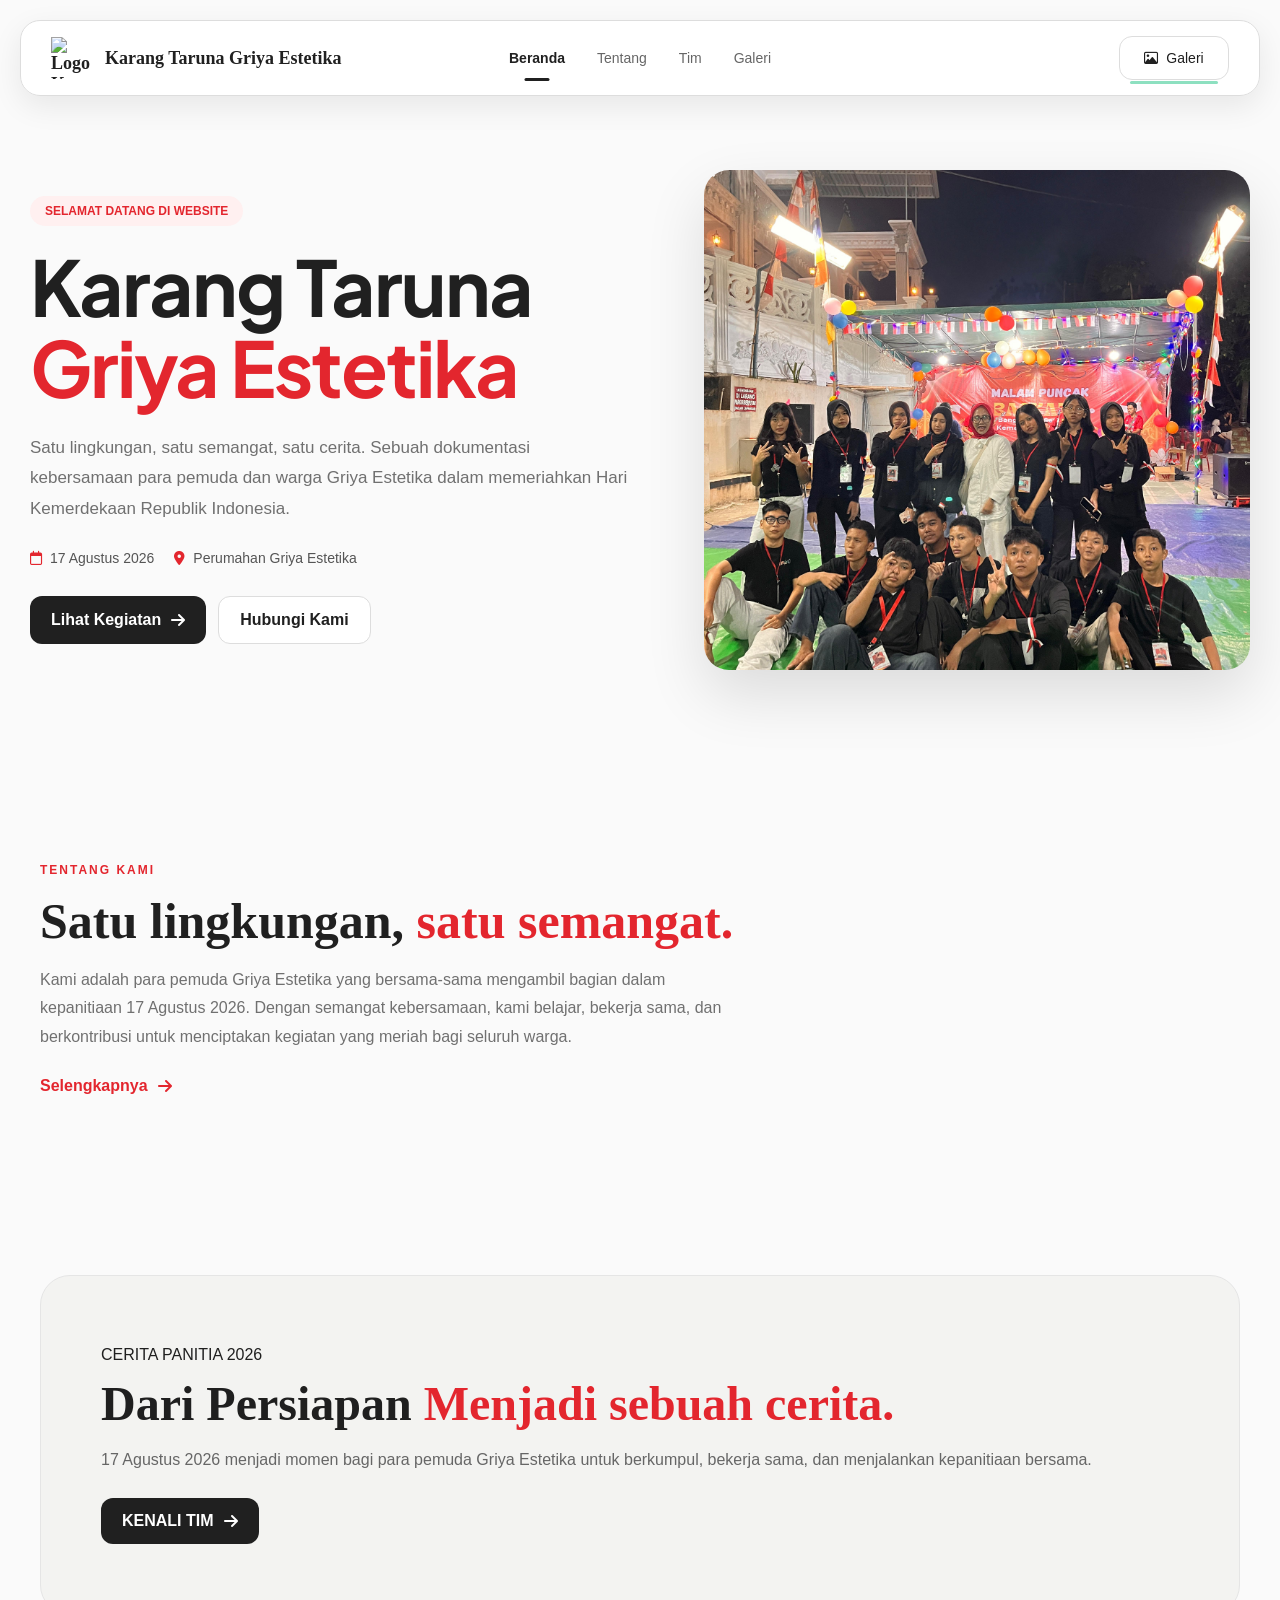
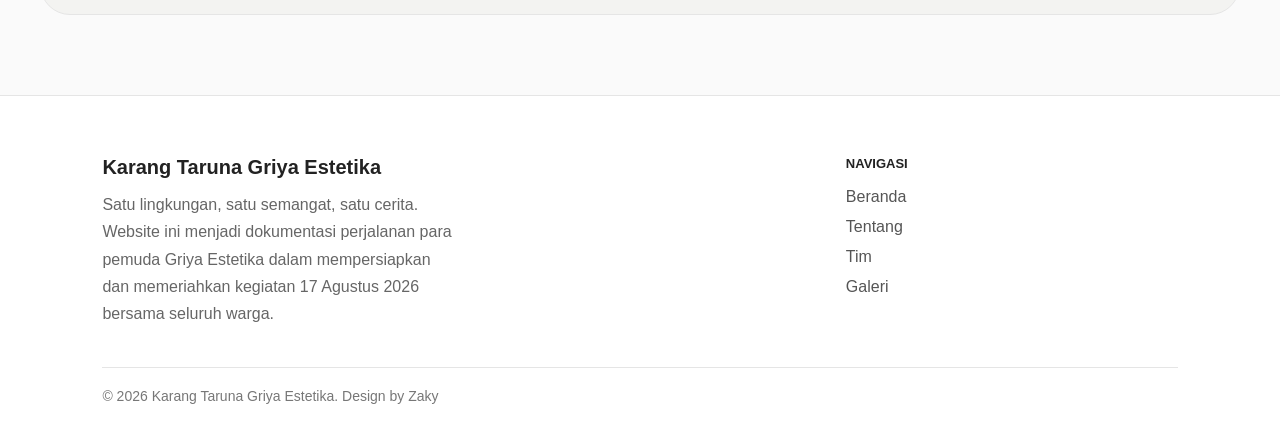
==== index.html @ c950a5e8 "Initial project" ====
<!DOCTYPE html>
<html lang="id">
<head>
    <meta charset="UTF-8">
    <meta name="viewport" content="width=device-width, initial-scale=1.0">

    <title>Karang Taruna Griya Estetika</title>

    <link rel="stylesheet" href="css/style.css">

    <!-- Google Font -->
    <link rel="preconnect" href="https://fonts.googleapis.com">
    <link rel="preconnect" href="https://fonts.gstatic.com" crossorigin>

    <link href="https://fonts.googleapis.com/css2?family=Plus+Jakarta+Sans:wght@400;500;600;700;800&display=swap" rel="stylesheet">

    <!-- Font Awesome -->
    <link rel="stylesheet" href="https://cdnjs.cloudflare.com/ajax/libs/font-awesome/6.5.2/css/all.min.css">
</head>

<body>

    <!-- ================= NAVBAR ================= -->

    <header class="navbar-wrapper">

        <nav class="navbar">

            <a href="index.html" class="brand">

                <img
                    src="assets/logo/logo-karang-taruna.png"
                    alt="Logo Karang Taruna"
                >

                <span>
                    Karang Taruna Griya Estetika
                </span>

            </a>


            <div class="nav-menu" id="navMenu">

                <a href="index.html" class="nav-link active">
                    Beranda
                </a>

                <a href="tentang.html" class="nav-link">
                    Tentang
                </a>

                <a href="tim.html" class="nav-link">
                    Tim
                </a>

                <a href="galeri.html" class="nav-link">
                    Galeri
                </a>

            </div>


            <a href="galeri.html" class="nav-button">
                <i class="fa-regular fa-image"></i>
                Galeri
            </a>


            <button class="hamburger" id="hamburger">
                <span></span>
                <span></span>
                <span></span>
            </button>

        </nav>

    </header>


    <!-- ================= MAIN ================= -->

    <main>

        <!-- HERO -->

        <section class="hero">

            <div class="hero-content">

                <span class="hero-badge">
                    SELAMAT DATANG DI WEBSITE 
                </span>

                <h1>
                    Karang Taruna
                    <span>Griya Estetika</span>
                </h1>

                <p>
                    Satu lingkungan, satu semangat, satu cerita.
                    Sebuah dokumentasi kebersamaan para pemuda dan warga
                    Griya Estetika dalam memeriahkan Hari Kemerdekaan
                    Republik Indonesia.
                </p>


                <div class="hero-info">

                    <span>
                        <i class="fa-regular fa-calendar"></i>
                       17 Agustus 2026
                    </span>

                    <span>
                        <i class="fa-solid fa-location-dot"></i>
                        Perumahan Griya Estetika
                    </span>

                </div>


                <div class="hero-buttons">

                    <a href="galeri.html" class="btn-primary">
                        Lihat Kegiatan
                        <i class="fa-solid fa-arrow-right"></i>
                    </a>

                    <a href="tentang.html" class="btn-secondary">
                        Hubungi Kami
                    </a>

                </div>

            </div>


            <div class="hero-image">

                <img
                    src="assets/team/foto panitia bersama.jpeg"
                    alt="Kegiatan HUT RI"
                >

            </div>

        </section>


        <!-- INTRO -->

        <section class="intro">

            <div class="section-heading">

                <span>TENTANG KAMI</span>

                <h2>
                    Satu lingkungan,
                    <strong>satu semangat.</strong>
                </h2>

                <p>
                    Kami adalah para pemuda Griya Estetika yang bersama-sama mengambil bagian dalam kepanitiaan 17 Agustus 2026. 
                    Dengan semangat kebersamaan, kami belajar, bekerja sama, dan berkontribusi untuk menciptakan kegiatan yang meriah bagi seluruh warga.
                </p>

                <a href="tentang.html" class="text-link">
                    Selengkapnya
                    <i class="fa-solid fa-arrow-right"></i>
                </a>

            </div>

        </section>

        <!-- CTA -->

        <section class="home-cta">

            <div>

                <span>
                    CERITA PANITIA 2026
                </span>

                <h2>
                    Dari Persiapan 
                    <strong>Menjadi sebuah cerita.</strong>
                </h2>

                <p>
                    17 Agustus 2026 menjadi momen bagi para pemuda
                    Griya Estetika untuk berkumpul, bekerja sama,
                    dan menjalankan kepanitiaan bersama.
                </p>

                <a href="tim.html" class="btn-primary">
                    KENALI TIM
                    <i class="fa-solid fa-arrow-right"></i>
                </a>

            </div>

        </section>

    </main>


    <!-- ================= FOOTER ================= -->

 <footer class="footer">

    <div class="footer-content">

        <div class="footer-brand">

            <h3>
                Karang Taruna Griya Estetika
            </h3>

            <p>
                Satu lingkungan, satu semangat, satu cerita.
                Website ini menjadi dokumentasi perjalanan para pemuda
                Griya Estetika dalam mempersiapkan dan memeriahkan
                kegiatan 17 Agustus 2026 bersama seluruh warga.

            </p>

        </div>


        <div class="footer-nav">

            <span>NAVIGASI</span>

            <a href="index.html">Beranda</a>
            <a href="tentang.html">Tentang</a>
            <a href="tim.html">Tim</a>
            <a href="galeri.html">Galeri</a>

        </div>

    </div>


    <div class="footer-bottom">

        <p>
            © 2026 Karang Taruna Griya Estetika. Design by Zaky
        </p>

    </div>

</footer>

    <script src="js/script.js"></script>

</body>
</html>
---- css/style.css ----
* {
    margin: 0;
    padding: 0;
    box-sizing: border-box;
}

:root {
    --red: #e3262e;
    --dark: #202020;
    --gray: #707070;
    --light: #f7f7f7;
    --border: #e5e5e5;
    --white: #ffffff;
}

html {
    scroll-behavior: smooth;
}

body {
    font-family: "DM Sans", sans-serif;
    background: #fafafa;
    color: var(--dark);
}

a {
    text-decoration: none;
    color: inherit;
}

img {
    max-width: 100%;
    display: block;
}


/* =========================================
   NAVBAR
========================================= */

.navbar-wrapper {
    position: fixed;
    top: 20px;
    left: 0;
    width: 100%;
    padding: 0 20px;
    z-index: 1000;
}

.navbar {
    max-width: 1350px;
    height: 76px;
    margin: auto;

    padding: 0 30px;

    background: rgba(255, 255, 255, .96);

    border: 1px solid #ddd;

    border-radius: 20px;

    display: flex;
    align-items: center;

    box-shadow: 0 10px 30px rgba(0, 0, 0, .08);

    backdrop-filter: blur(15px);
}


/* BRAND */

.brand {
    display: flex;
    align-items: center;
    gap: 12px;

    font-family: "Playfair Display", serif;

    font-weight: 700;
    font-size: 18px;
}

.brand img {
    width: 42px;
    height: 42px;
    object-fit: contain;
}


/* MENU */

.nav-menu {
    position: absolute;

    left: 50%;
    transform: translateX(-50%);

    display: flex;
    align-items: center;

    gap: 32px;
}

.nav-link {
    position: relative;

    padding: 28px 0;

    color: #666;

    font-size: 14px;

    transition: .3s;
}

.nav-link:hover {
    color: var(--dark);
}

.nav-link.active {
    color: var(--dark);
    font-weight: 600;
}

.nav-link.active::after {
    content: "";

    position: absolute;

    left: 50%;
    bottom: 13px;

    transform: translateX(-50%);

    width: 25px;
    height: 3px;

    background: var(--dark);

    border-radius: 20px;
}


/* GALERI BUTTON */

.nav-button {
    margin-left: auto;

    min-width: 110px;
    height: 44px;

    display: flex;
    align-items: center;
    justify-content: center;

    gap: 8px;

    background: white;

    border: 1px solid #ddd;

    border-radius: 13px;

    font-size: 14px;

    position: relative;
}

.nav-button::after {
    content: "";

    position: absolute;

    left: 10px;
    right: 10px;
    bottom: -5px;

    height: 3px;

    background: #8de0c0;

    border-radius: 20px;
}


/* HAMBURGER */

.hamburger {
    display: none;

    border: none;
    background: transparent;

    cursor: pointer;

    margin-left: auto;
}

.hamburger span {
    display: block;

    width: 25px;
    height: 2px;

    background: #222;

    margin: 5px;
}


/* =========================================
   HERO
========================================= */

.hero {
    min-height: 760px;

    padding:
        160px max(30px, calc((100% - 1260px) / 2))
        80px;

    display: grid;

    grid-template-columns: 1.05fr .95fr;

    align-items: center;

    gap: 70px;
}

.hero-badge {
    display: inline-block;

    padding: 8px 15px;

    background: #fff0f0;

    color: var(--red);

    border-radius: 50px;

    font-size: 12px;

    font-weight: 700;

    margin-bottom: 20px;
}

.hero h1 {
    font-family: "Plus Jakarta Sans", sans-serif;

    font-size: clamp(48px, 6vw, 78px);

    line-height: 1.05;

    letter-spacing: -2px;

    margin-bottom: 25px;
}

.hero h1 span {
    color: var(--red);
}

.hero-content > p {
    max-width: 600px;

    color: var(--gray);

    line-height: 1.8;

    font-size: 17px;

    margin-bottom: 25px;
}

.hero-info {
    display: flex;

    flex-wrap: wrap;

    gap: 20px;

    margin-bottom: 30px;

    color: #555;

    font-size: 14px;
}

.hero-info span {
    display: flex;

    align-items: center;

    gap: 8px;
}

.hero-info i {
    color: var(--red);
}

.hero-buttons {
    display: flex;

    gap: 12px;
}

.btn-primary,
.btn-secondary {
    padding: 14px 21px;

    border-radius: 12px;

    display: inline-flex;

    align-items: center;

    justify-content: center;

    gap: 10px;

    font-weight: 600;

    transition: .3s;
}

.btn-primary {
    background: var(--dark);
    color: white;
}

.btn-primary:hover {
    background: var(--red);

    transform: translateY(-3px);
}

.btn-secondary {
    background: white;

    border: 1px solid #ddd;
}

.btn-secondary:hover {
    border-color: #222;
}

.hero-image img {
    width: 100%;
    height: 500px;

    object-fit: cover;

    border-radius: 25px;

    box-shadow: 0 25px 60px rgba(0, 0, 0, .12);
}


/* =========================================
   GENERAL SECTION
========================================= */

.intro,
.activities,
.about-content,
.team-page,
.gallery-page,
.news-page,
.values {
    max-width: 1260px;

    margin: auto;

    padding: 100px 30px;
}

.section-heading {
    max-width: 700px;
}

.section-heading.center {
    text-align: center;

    margin: auto;
}

.section-heading > span,
.page-hero > span,
.small-title,
.team-note span {
    color: var(--red);

    font-size: 12px;

    font-weight: 800;

    letter-spacing: 2px;
}

.section-heading h2 {
    font-family: "Playfair Display", serif;

    font-size: 50px;

    line-height: 1.15;

    margin: 15px 0;
}

.section-heading strong,
.page-hero strong,
.team-note strong {
    color: var(--red);
}

.section-heading p {
    color: var(--gray);

    line-height: 1.8;
}

.text-link {
    display: inline-flex;

    align-items: center;

    gap: 10px;

    margin-top: 25px;

    font-weight: 600;

    color: var(--red);
}


/* =========================================
   ACTIVITIES
========================================= */

.activities {
    max-width: none;

    padding-left: max(30px, calc((100% - 1260px) / 2));
    padding-right: max(30px, calc((100% - 1260px) / 2));

    background: #f5f5f5;
}

.activity-grid {
    display: grid;

    grid-template-columns: repeat(3, 1fr);

    gap: 20px;

    margin-top: 50px;
}

.activity-card {
    padding: 30px;

    background: white;

    border: 1px solid var(--border);

    border-radius: 20px;

    transition: .3s;
}

.activity-card:hover {
    transform: translateY(-7px);

    box-shadow: 0 20px 40px rgba(0, 0, 0, .08);
}

.activity-icon {
    font-size: 40px;

    margin-bottom: 20px;
}

.activity-card h3 {
    font-family: "Playfair Display", serif;

    font-size: 25px;

    margin-bottom: 10px;
}

.activity-card p {
    color: var(--gray);

    line-height: 1.7;
}


/* =========================================
   HOME CTA
========================================= */

.home-cta {
    max-width: 1200px;
    margin: 80px auto;
    padding: 70px 60px;

    background: #F3F3F1 !important;
    color: #1F1F1F;

    border: 1px solid #E5E5E5;
    border-radius: 30px;
}

.home-cta h2 {
    font-family: "Playfair Display", serif;
    font-size: 48px;
    line-height: 1.15;

    margin: 12px 0 15px;

    color: #1F1F1F;
}

.home-cta strong {
    color: #E3262E;
}

.home-cta p {
    color: #666666;

    margin-bottom: 25px;
    line-height: 1.7;
}

/* =========================================
   PAGE HERO
========================================= */

.page-content {
    padding-top: 120px;
}

.page-hero {
    max-width: 900px;

    margin: auto;

    padding: 80px 30px;

    text-align: center;
}

.page-hero h1 {
    font-family: "Playfair Display", serif;

    font-size: clamp(42px, 6vw, 65px);

    line-height: 1.1;

    margin: 15px 0;
}

.page-hero p {
    max-width: 650px;

    margin: auto;

    color: var(--gray);

    font-size: 17px;

    line-height: 1.8;
}


/* =========================================
   ABOUT
========================================= */

.about-content {
    display: grid;

    grid-template-columns: 1fr 1fr;

    gap: 25px;
}

.about-box {
    padding: 45px;

    background: white;

    border: 1px solid var(--border);

    border-radius: 22px;
}

.about-box h2 {
    font-family: "Playfair Display", serif;

    font-size: 32px;

    line-height: 1.2;

    margin: 15px 0 20px;
}

.about-box p {
    color: var(--gray);

    line-height: 1.8;

    margin-bottom: 15px;
}

.red-box {
    background: var(--red);

    color: white;

    border: none;
}

.red-box .small-title {
    color: white;
}

.red-box ul {
    padding-left: 20px;

    line-height: 2;
}


/* =========================================
   VALUES
========================================= */

.values {
    background: #f5f5f5;

    max-width: none;

    padding-left: max(30px, calc((100% - 1260px) / 2));
    padding-right: max(30px, calc((100% - 1260px) / 2));
}

.value-grid {
    max-width: 1260px;

    margin: 50px auto 0;

    display: grid;

    grid-template-columns: repeat(3, 1fr);

    gap: 20px;
}

.value-card {
    padding: 30px;

    background: white;

    border-radius: 20px;

    border: 1px solid var(--border);
}

.value-card > div {
    font-size: 38px;

    margin-bottom: 15px;
}

.value-card h3 {
    font-family: "Playfair Display", serif;

    font-size: 24px;

    margin-bottom: 10px;
}

.value-card p {
    color: var(--gray);

    line-height: 1.7;
}


/* =========================================
   TEAM
========================================= */

.team-grid {
    display: grid;

    grid-template-columns: repeat(2, 1fr);

    gap: 25px;
}

.team-card {
    display: flex;

    align-items: center;

    gap: 25px;

    padding: 25px;

    background: white;

    border: 1px solid var(--border);

    border-radius: 20px;

    transition: .3s;
}

.team-card:hover {
    transform: translateY(-5px);

    box-shadow: 0 15px 30px rgba(0, 0, 0, .08);
}

.team-card img {
    width: 120px;
    height: 120px;

    object-fit: cover;

    border-radius: 50%;
}

.team-info span {
    color: var(--red);

    font-size: 11px;

    font-weight: 800;

    letter-spacing: 1px;
}

.team-info h3 {
    font-family: "Playfair Display", serif;

    font-size: 25px;

    margin: 6px 0;
}

.team-info p {
    color: var(--gray);

    font-size: 14px;

    line-height: 1.6;
}


/* TEAM NOTE */

.team-note {
    max-width: 1200px;

    margin: 0 auto 100px;

    padding: 60px;

    background: #f3f3f3;

    border-radius: 25px;

    text-align: center;
}

.team-note h2 {
    font-family: "Playfair Display", serif;

    font-size: 45px;

    margin: 12px 0;
}

.team-note p {
    max-width: 600px;

    margin: auto;

    color: var(--gray);

    line-height: 1.8;
}


/* =========================================
   GALLERY
========================================= */

.gallery-grid {
    display: grid;

    grid-template-columns: repeat(3, 1fr);

    gap: 18px;
}

.gallery-item {
    height: 280px;

    overflow: hidden;

    position: relative;

    border-radius: 18px;

    background: #eee;

    cursor: pointer;
}

.gallery-item img {
    width: 100%;
    height: 100%;

    object-fit: cover;

    transition: .4s;
}

.gallery-item:hover img {
    transform: scale(1.07);
}

.gallery-caption {
    position: absolute;

    left: 0;
    right: 0;
    bottom: 0;

    padding: 60px 25px 22px;

    color: white;

    background: linear-gradient(
        transparent,
        rgba(0, 0, 0, .85)
    );

    opacity: 0;

    transition: .3s;
}

.gallery-item:hover .gallery-caption {
    opacity: 1;
}

.gallery-caption h3 {
    font-family: "Playfair Display", serif;

    font-size: 24px;

    margin-bottom: 10px;
}

.gallery-caption span {
    display: inline-block;

    padding: 5px 12px;

    margin-bottom: 10px;

    background: rgba(255, 255, 255, .2);

    border-radius: 20px;

    font-size: 12px;
    font-weight: 700;
}

.gallery-caption p {
    margin: 0;

    color: #ddd;

    font-size: 15px;

    line-height: 1.5;
}


/* =========================================
   LIGHTBOX
========================================= */

.lightbox {
    position: fixed;

    inset: 0;

    z-index: 2000;

    display: none;

    align-items: center;

    justify-content: center;

    padding: 30px;

    background: rgba(0, 0, 0, .9);
}

.lightbox.show {
    display: flex;
}

.lightbox img {
    max-width: 90%;

    max-height: 85vh;

    object-fit: contain;

    border-radius: 12px;
}

#closeLightbox {
    position: absolute;

    top: 25px;
    right: 30px;

    width: 45px;
    height: 45px;

    border: none;

    border-radius: 50%;

    background: white;

    cursor: pointer;

    font-size: 20px;
}


/* =========================================
   NEWS
========================================= */

.news-grid {
    display: grid;

    grid-template-columns: repeat(3, 1fr);

    gap: 20px;
}

.news-card {
    overflow: hidden;

    background: white;

    border: 1px solid var(--border);

    border-radius: 20px;

    transition: .3s;
}

.news-card:hover {
    transform: translateY(-5px);

    box-shadow: 0 15px 30px rgba(0, 0, 0, .08);
}

.news-image {
    height: 200px;

    display: flex;

    align-items: center;

    justify-content: center;

    font-size: 65px;

    background: #f2f2f2;
}

.news-content {
    padding: 25px;
}

.news-content > span {
    color: var(--red);

    font-size: 12px;

    font-weight: 700;
}

.news-content h2 {
    font-family: "Plus Jakarta Sans", serif;

    font-size: 24px;

    margin: 10px 0;
}

.news-content p {
    color: var(--gray);

    line-height: 1.7;
}


/* =========================================
   FOOTER
========================================= */

.footer {
    background: #ffffff;
    border-top: 1px solid #e5e5e5;
    padding: 60px 8% 25px;
    color: #222;
}

.footer-content {
    display: grid;
    grid-template-columns: 2fr 1fr;
    gap: 80px;
    padding-bottom: 40px;
}

.footer-brand h3 {
    margin-bottom: 12px;
    font-size: 20px;
}

.footer-brand p {
    max-width: 350px;
    color: #666;
    line-height: 1.7;
}

.footer-nav {
    display: flex;
    flex-direction: column;
    align-items: flex-start;
    gap: 12px;
}

.footer-nav span {
    font-size: 13px;
    font-weight: 700;
    margin-bottom: 5px;
}

.footer-nav a {
    color: #555;
    text-decoration: none;
    transition: 0.3s;
}

.footer-nav a:hover {
    color: #000;
}

.footer-bottom {
    border-top: 1px solid #e5e5e5;
    padding-top: 20px;
    color: #777;
    font-size: 14px;
}

/* =========================================
   MOBILE
========================================= */

@media (max-width: 900px) {

    .navbar {
        height: 70px;

        padding: 0 18px;
    }

    .brand span {
        font-size: 14px;
    }

    .nav-menu {
        display: none;

        position: absolute;

        top: 80px;

        left: 10px;
        right: 10px;

        transform: none;

        flex-direction: column;

        align-items: stretch;

        gap: 0;

        padding: 12px;

        background: white;

        border: 1px solid #ddd;

        border-radius: 15px;

        box-shadow: 0 15px 35px rgba(0, 0, 0, .12);
    }

    .nav-menu.show {
        display: flex;
    }

    .nav-link {
        padding: 14px;

        border-radius: 10px;
    }

    .nav-link.active {
        background: #fff0f0;

        color: var(--red);
    }

    .nav-link.active::after {
        display: none;
    }

    .nav-button {
        display: none;
    }

    .hamburger {
        display: block;
    }


    .hero {
        grid-template-columns: 1fr;

        padding: 130px 20px 60px;

        gap: 40px;
    }

    .hero-image img {
        height: 350px;
    }


    .activity-grid,
    .value-grid,
    .news-grid {
        grid-template-columns: 1fr;
    }


    .about-content {
        grid-template-columns: 1fr;

        padding-left: 20px;
        padding-right: 20px;
    }


    .team-grid {
        grid-template-columns: 1fr;
    }


    .gallery-grid {
        grid-template-columns: repeat(2, 1fr);
    }

    .gallery-video {
    background: #ffffff;
    border: 1px solid #e5e5e5;
    border-radius: 18px;
    overflow: hidden;
    }

    .gallery-video video {
        width: 100%;
        height: 280px;
        display: block;
        object-fit: cover;
    }

    .video-info {
        padding: 20px;
    }

    .video-info h3 {
        font-family: "Playfair Display", serif;
        font-size: 22px;
        margin: 0 0 8px;
        color: #1f1f1f;
    }

    .video-info span {
        display: inline-block;
        margin-bottom: 8px;

        color: #e3262e;
        font-size: 11px;
        font-weight: 700;
        letter-spacing: 1px;
    }

    .video-info p {
        margin: 0;
        color: #666;
        font-size: 14px;
        line-height: 1.6;
    }


    .footer-content {
        flex-direction: column;

        align-items: flex-start;

        gap: 25px;
    }

}


    @media (max-width: 550px) {

        .brand span {
            font-size: 12px;
        }

        .brand img {
            width: 35px;
            height: 35px;
        }

        .hero h1 {
            font-size: 43px;
        }

        .hero-buttons {
            flex-direction: column;
        }

        .btn-primary,
        .btn-secondary {
            width: 100%;
        }

        .section-heading h2 {
            font-size: 38px;
        }

        .page-hero h1 {
            font-size: 42px;
        }

        .team-card {
            flex-direction: column;

            text-align: center;
        }

        .gallery-grid {
            grid-template-columns: 1fr;
        }

        .gallery-item {
            height: 260px;
        }

        /* VIDEO GALERI */

.gallery-video video {
    width: 100%;
    height: 100%;

    object-fit: cover;

    display: block;
}


}
/* ================= AWAL TERBENTUK ================= */

.awal-terbentuk {
    padding: 90px 30px;
    background: #F8F8F6;
}

.awal-content {
    max-width: 1260px;
    margin: 0 auto;

    display: flex;
    flex-direction: column;
    align-items: center;

    text-align: center;
}


/* ================= TEKS ================= */

.awal-text {
    max-width: 1200px;
}

.awal-text span {
    display: block;

    margin-bottom: 15px;

    font-size: 12px;
    font-weight: 700;
    letter-spacing: 3px;

    color: #E3262E;
}

.awal-text h2 {
    margin: 0 0 20px;

    font-family: "Playfair Display", serif;
    font-size: 48px;
    line-height: 1.15;

    color: #1F1F1F;
}

.awal-text h2 strong {
    color: #E3262E;
}

.awal-text p {
    max-width: 700px;
    margin: 0 auto 15px;

    font-size: 16px;
    line-height: 1.8;

    color: #666666;
}


/* ================= FOTO ================= */

.awal-text img {
    width: 100%;
    max-width: 650px;

    margin-top: 30px;

    border-radius: 20px;

    display: block;
}


/* ================= CARD ================= */

   .awal-cards {
        width: 100%;
        max-width: 1180px;

        display: grid;
        grid-template-columns: repeat(3, 1fr);

        gap: 20px;

        margin-top: 40px;
    }

.awal-card {
    min-height: 237px;
    padding: 30px;

    background: #FFFFFF;

    border: 1px solid #E5E5E5;
    border-radius: 20px;

    text-align: left;

    transition: transform 0.3s ease,
                box-shadow 0.3s ease;
}

.awal-card:hover {
    transform: translateY(-5px);

    box-shadow: 0 15px 35px rgba(0, 0, 0, 0.06);
}

.awal-card-icon {
    margin-bottom: 20px;

    font-size: 32px;
}

.awal-card h3 {
    margin: 0 0 10px;

    font-family: "Playfair Display", serif;
    font-size: 25px;

    color: #1F1F1F;
}

.awal-card p {
    margin: 0;

    font-size: 14px;
    line-height: 1.7;

    color: #666666;
}

.awal-photo {
    margin-top: 20px;
    width: 100%;
    height: 180px;
    overflow: hidden;
    border-radius: 18px;
    transform: translateX(160px);
    -webkit-transform: translateX(160px);
    -moz-transform: translateX(160px);
    -ms-transform: translateX(160px);
    -o-transform: translateX(160px);
}

.awal-photo img {
    width: 100%;
    height: 100%;

    object-fit: cover;
    object-position: center;

    display: block;
}

/* ================= RESPONSIVE ================= */

@media (max-width: 768px) {

    .awal-terbentuk {
        padding: 70px 20px;
    }

    .awal-text h2 {
        font-size: 38px;
    }

 
}
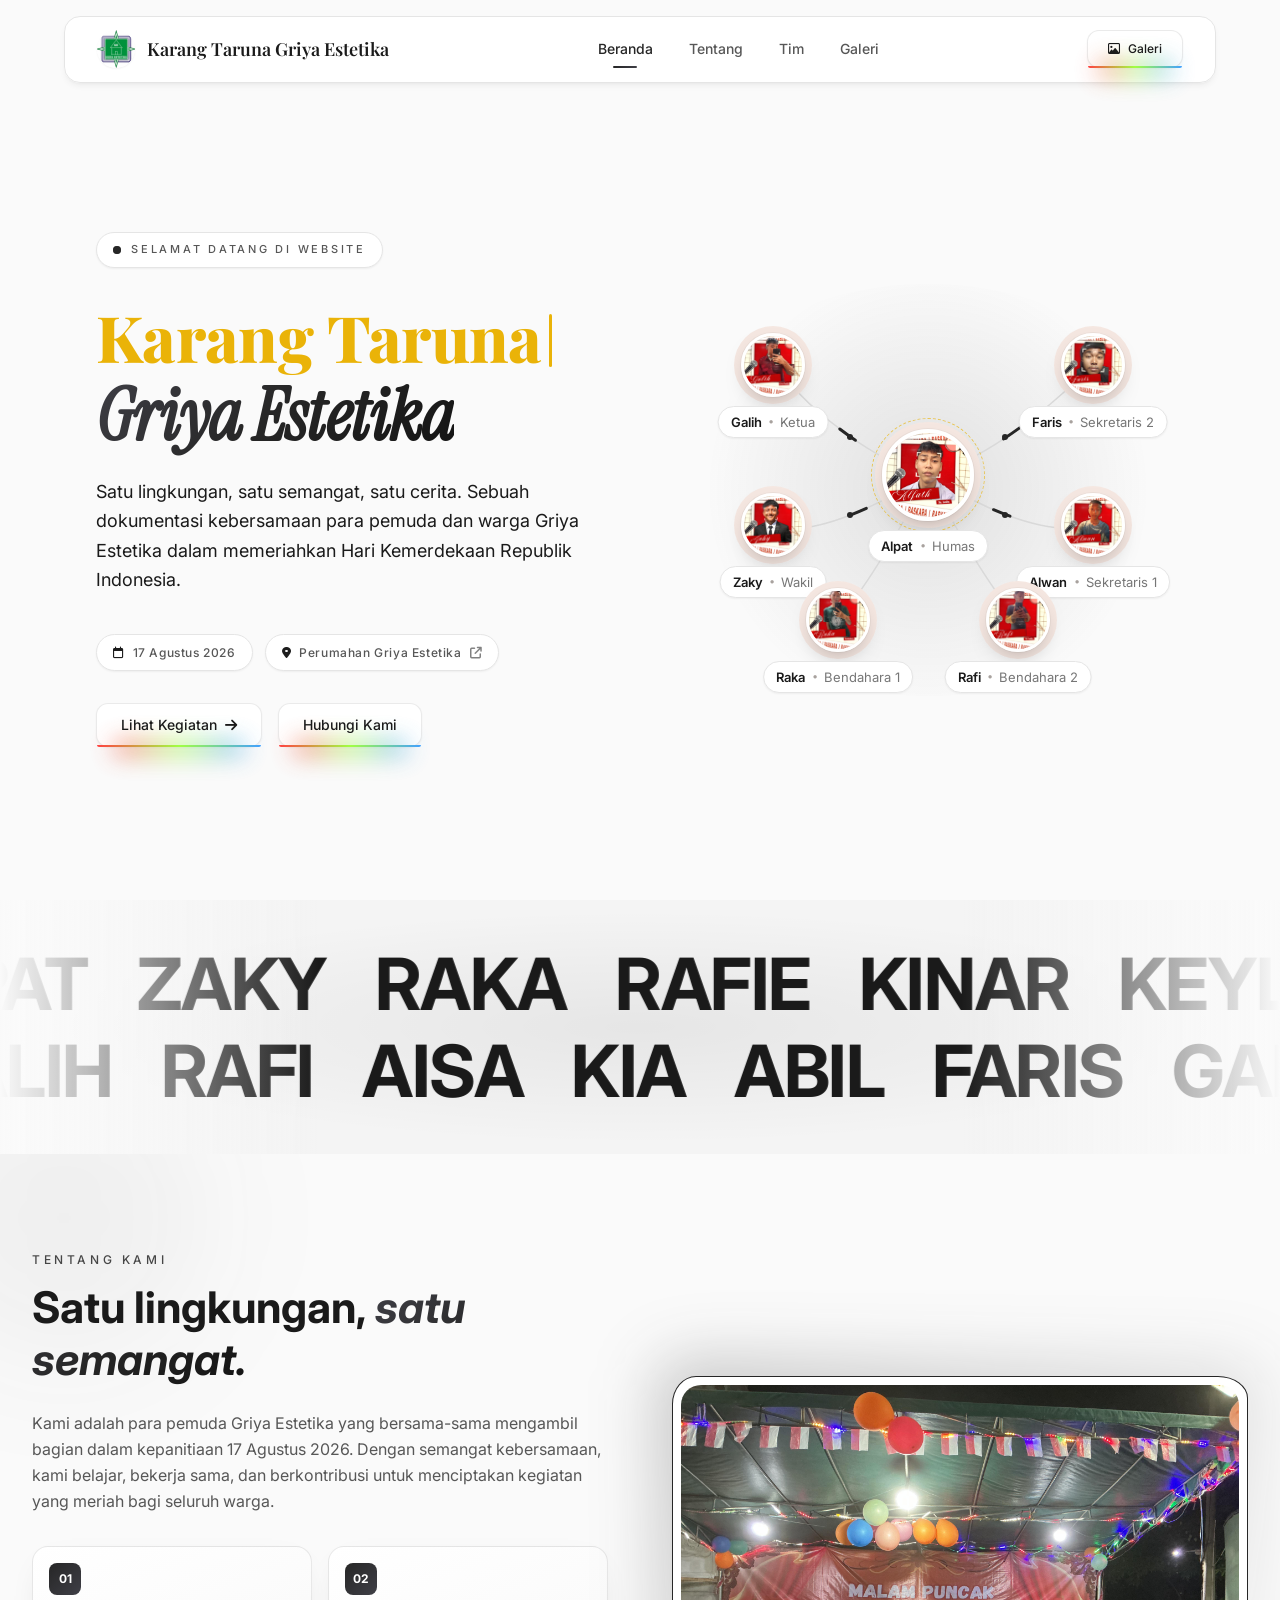
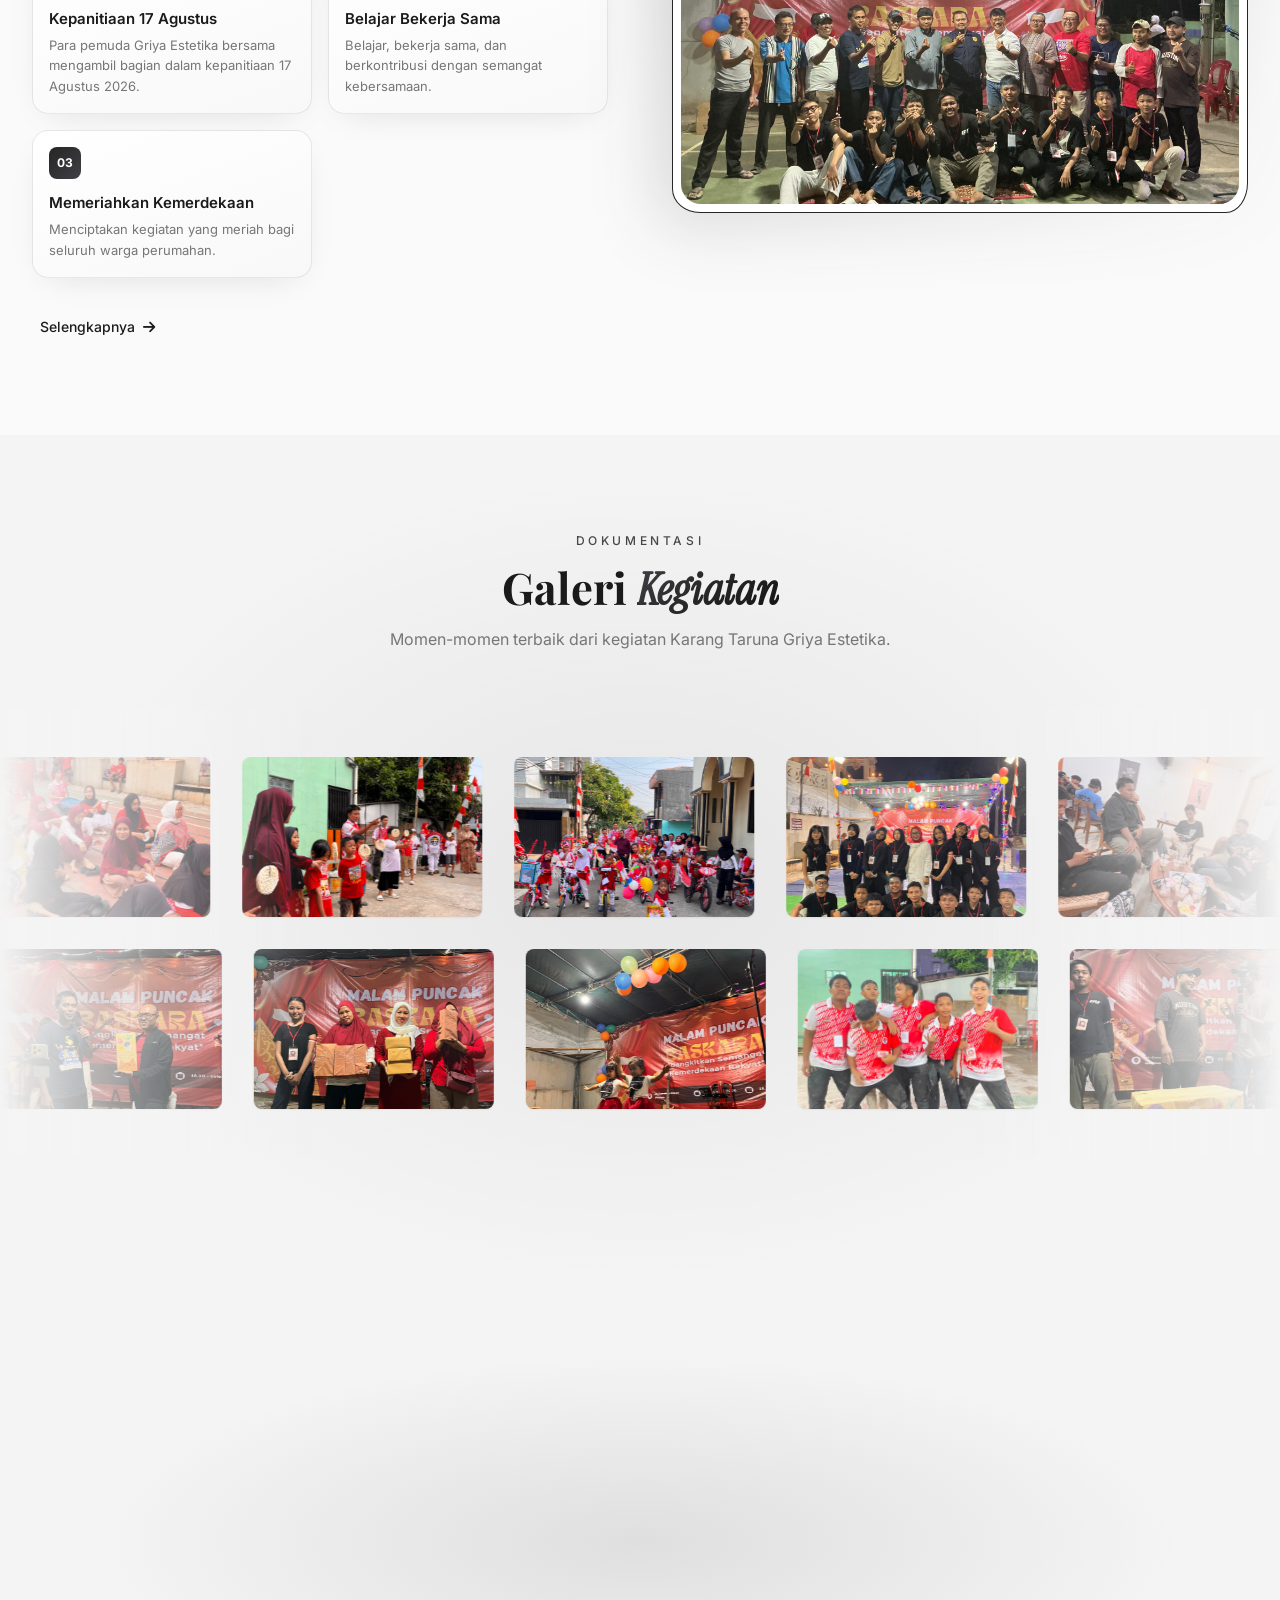
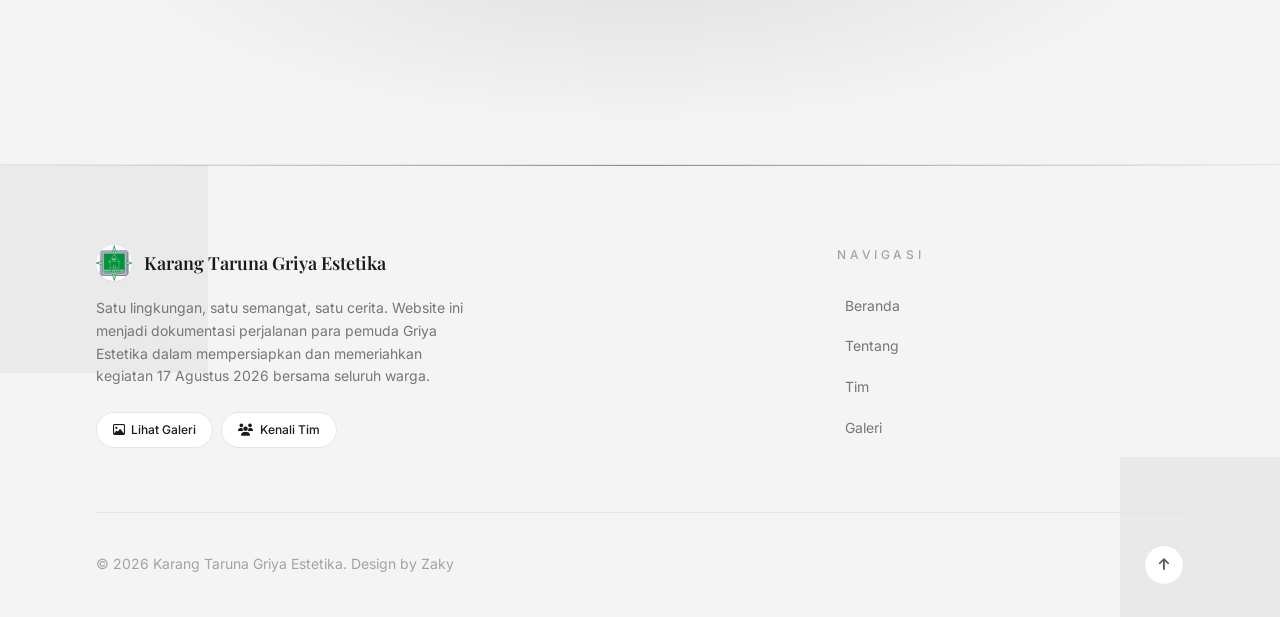
==== commit 3af756ef: "Update website Karang Taruna" ====
--- a/index.html
+++ b/index.html
@@ -1,82 +1,122 @@
-<!DOCTYPE html>
+﻿<!DOCTYPE html>
 <html lang="id">
 <head>
     <meta charset="UTF-8">
     <meta name="viewport" content="width=device-width, initial-scale=1.0">
+    <meta name="description" content="Website dokumentasi para pemuda Griya Estetika dalam memeriahkan Hari Kemerdekaan Republik Indonesia.">
 
     <title>Karang Taruna Griya Estetika</title>
 
+    <link rel="icon" type="image/jpeg" href="assets/logo/logo-karang-taruna.jpg">
+
     <link rel="stylesheet" href="css/style.css">
 
-    <!-- Google Font -->
+    <!-- Font: Inter (body), Playfair Display (heading), Instrument Serif (aksen italic) -->
     <link rel="preconnect" href="https://fonts.googleapis.com">
     <link rel="preconnect" href="https://fonts.gstatic.com" crossorigin>
-
-    <link href="https://fonts.googleapis.com/css2?family=Plus+Jakarta+Sans:wght@400;500;600;700;800&display=swap" rel="stylesheet">
+    <link href="https://fonts.googleapis.com/css2?family=Inter:wght@400;500;600;700&family=Playfair+Display:ital,wght@0,600;0,700;0,800;1,400&family=Instrument+Serif:ital@0;1&display=swap" rel="stylesheet">
 
     <!-- Font Awesome -->
     <link rel="stylesheet" href="https://cdnjs.cloudflare.com/ajax/libs/font-awesome/6.5.2/css/all.min.css">
+
+    <noscript>
+        <style>.reveal{opacity:1!important;transform:none!important}</style>
+    </noscript>
+
 </head>
 
 <body>
 
     <!-- ================= NAVBAR ================= -->
 
-    <header class="navbar-wrapper">
-
-        <nav class="navbar">
+    <header class="site-header" id="navbar">
+
+        <div class="header-inner">
 
             <a href="index.html" class="brand">
 
-                <img
-                    src="assets/logo/logo-karang-taruna.png"
-                    alt="Logo Karang Taruna"
-                >
-
-                <span>
+                <span class="brand-logo" aria-hidden="true">
+                    <img src="assets/logo/logo-karang-taruna.jpg" alt="Logo Karang Taruna">
+                </span>
+
+                <span class="brand-name">
                     Karang Taruna Griya Estetika
                 </span>
 
             </a>
 
 
-            <div class="nav-menu" id="navMenu">
-
-                <a href="index.html" class="nav-link active">
-                    Beranda
-                </a>
-
-                <a href="tentang.html" class="nav-link">
-                    Tentang
-                </a>
-
-                <a href="tim.html" class="nav-link">
-                    Tim
-                </a>
-
-                <a href="galeri.html" class="nav-link">
+            <nav class="nav-menu" aria-label="Navigasi utama">
+
+                <a href="index.html" class="nav-link active">Beranda</a>
+                <a href="tentang.html" class="nav-link">Tentang</a>
+                <a href="tim.html" class="nav-link">Tim</a>
+                <a href="galeri.html" class="nav-link">Galeri</a>
+
+            </nav>
+
+
+            <div class="header-actions">
+
+                <a href="galeri.html" class="btn">
+                    <i class="fa-regular fa-image" aria-hidden="true"></i>
                     Galeri
                 </a>
 
-            </div>
-
-
-            <a href="galeri.html" class="nav-button">
-                <i class="fa-regular fa-image"></i>
-                Galeri
-            </a>
-
-
-            <button class="hamburger" id="hamburger">
-                <span></span>
-                <span></span>
-                <span></span>
-            </button>
-
-        </nav>
+
+                <button class="hamburger" id="hamburger" aria-label="Menu" aria-expanded="false">
+                    <span class="hamburger-lines">
+                        <span></span>
+                        <span></span>
+                        <span></span>
+                    </span>
+                </button>
+
+            </div>
+
+        </div>
+
+
+        <!-- MENU MOBILE -->
+
+        <div class="nav-menu-mobile" id="navMenu">
+
+            <div class="inner">
+
+                <a href="index.html" class="mobile-link active" style="--i:0">
+                    Beranda
+                    <span class="link-dot"></span>
+                </a>
+
+                <a href="tentang.html" class="mobile-link" style="--i:1">
+                    Tentang
+                    <span class="link-dot"></span>
+                </a>
+
+                <a href="tim.html" class="mobile-link" style="--i:2">
+                    Tim
+                    <span class="link-dot"></span> 
+                </a>
+
+                <a href="galeri.html" class="mobile-link" style="--i:3">
+                    Galeri
+                    <span class="link-dot"></span>
+                </a>
+
+
+                <a href="galeri.html" class="btn">
+                    <i class="fa-regular fa-image" aria-hidden="true"></i>
+                    Lihat Galeri
+                </a>
+
+            </div>
+
+        </div>
 
     </header>
 
+    <div class="header-space"></div>
+
 
     <!-- ================= MAIN ================= -->
 
@@ -86,109 +126,498 @@
 
         <section class="hero">
 
-            <div class="hero-content">
-
-                <span class="hero-badge">
-                    SELAMAT DATANG DI WEBSITE 
+            <div class="container hero-inner">
+
+                <div class="hero-grid">
+
+                    <div class="hero-copy">
+
+                        <div class="reveal" style="--reveal-delay:.05s">
+
+                            <span class="hero-badge">
+                                <span class="ping-dot"></span>
+                                <span class="txt">Selamat Datang di Website</span>
+                            </span>
+
+                        </div>
+
+
+                        <h1 class="reveal" style="--reveal-delay:.15s">
+
+                            <span class="line-1">
+                                <span id="typing-title" data-text="Karang Taruna"></span>
+                            </span>
+
+                            <span class="line-2">
+                                <span class="text-gradient">Griya Estetika</span>
+                            </span>
+
+                        </h1>
+
+
+                        <p class="hero-lead reveal" style="--reveal-delay:.3s">
+                            Satu lingkungan, satu semangat, satu cerita.
+                            Sebuah dokumentasi kebersamaan para pemuda dan warga
+                            Griya Estetika dalam memeriahkan Hari Kemerdekaan
+                            Republik Indonesia.
+                        </p>
+
+
+                        <div class="hero-info reveal" style="--reveal-delay:.4s">
+
+                            <span>
+                                <i class="fa-regular fa-calendar" aria-hidden="true"></i>
+                                17 Agustus 2026
+                            </span>
+
+                            <a
+                                class="hero-map-link"
+                                href="https://maps.app.goo.gl/LQcTe29wChFe16jc9"
+                                target="_blank"
+                                rel="noopener noreferrer"
+                                aria-label="Lihat lokasi Perumahan Griya Estetika di Google Maps"
+                            >
+                                <i class="fa-solid fa-location-dot" aria-hidden="true"></i>
+                                Perumahan Griya Estetika
+                                <i class="fa-solid fa-arrow-up-right-from-square hero-map-ext" aria-hidden="true"></i>
+                            </a>
+
+                        </div>
+
+
+                        <div class="hero-buttons reveal" style="--reveal-delay:.5s">
+
+                            <a href="galeri.html" class="btn">
+                                Lihat Kegiatan
+                                <i class="fa-solid fa-arrow-right" aria-hidden="true"></i>
+                            </a>
+
+                            <a href="tentang.html" class="btn">
+                                Hubungi Kami
+                            </a>
+
+                        </div>
+
+                    </div>
+
+
+                    <!-- VISUAL KANAN: peta organisasi petugas inti -->
+
+                    <div class="hero-visual reveal--fade reveal" style="--reveal-delay:.4s">
+
+                        <div class="hero-glow"></div>
+
+                        <div class="org-map" role="img"
+                            aria-label="Struktur inti panitia: Alpat Humas di tengah, Galih Ketua, Zaky Wakil Ketua, Faris Sekretaris 2, Alwan Sekretaris 1, Raka Bendahara 1, Rafi Bendahara 2">
+
+                            <!-- garis penghubung -->
+                            <svg class="org-lines" viewBox="0 0 480 400"
+                                fill="none" aria-hidden="true">
+
+                                <path class="org-line" pathLength="100"
+                                    d="M240 185 C195 175 130 130 85 75" style="--d:.3s">
+                                </path>
+                                <path class="org-line" pathLength="100"
+                                    d="M240 185 C285 175 350 130 405 75" style="--d:.4s">
+                                </path>
+                                <path class="org-line" pathLength="100"
+                                    d="M240 185 C200 210 125 250 85 235" style="--d:.5s">
+                                </path>
+                                <path class="org-line" pathLength="100"
+                                    d="M240 185 C280 210 355 250 405 235" style="--d:.6s">
+                                </path>
+                                <path class="org-line" pathLength="100"
+                                    d="M240 185 C215 235 180 295 150 330" style="--d:.7s">
+                                </path>
+                                <path class="org-line" pathLength="100"
+                                    d="M240 185 C265 235 300 295 330 330" style="--d:.8s">
+                                </path>
+
+                                <!-- segmen gelap kecil di sepanjang garis -->
+                                <path class="org-line-dark" pathLength="100"
+                                    d="M240 185 C195 175 130 130 85 75">
+                                </path>
+                                <path class="org-line-dark" pathLength="100"
+                                    d="M240 185 C285 175 350 130 405 75">
+                                </path>
+                                <path class="org-line-dark" pathLength="100"
+                                    d="M240 185 C200 210 125 250 85 235">
+                                </path>
+                                <path class="org-line-dark" pathLength="100"
+                                    d="M240 185 C280 210 355 250 405 235">
+                                </path>
+                                <path class="org-line-dark" pathLength="100"
+                                    d="M240 185 C215 235 180 295 150 330">
+                                </path>
+                                <path class="org-line-dark" pathLength="100"
+                                    d="M240 185 C265 235 300 295 330 330">
+                                </path>
+
+                                <!-- titik gelap di tengah garis -->
+                                <circle class="org-dot" cx="162" cy="147" r="3">
+                                </circle>
+                                <circle class="org-dot" cx="317" cy="147" r="3">
+                                </circle>
+                                <circle class="org-dot" cx="162" cy="225" r="3">
+                                </circle>
+                                <circle class="org-dot" cx="317" cy="225" r="3">
+                                </circle>
+                                <circle class="org-dot" cx="197" cy="263" r="3">
+                                </circle>
+                                <circle class="org-dot" cx="283" cy="263" r="3">
+                                </circle>
+
+                            </svg>
+
+                            <!-- node tengah: Humas -->
+                            <div class="org-node org-node--center"
+                                style="left:50%;top:46.25%;--d:.15s;--bob-delay:0s">
+
+                                <div class="org-avatar">
+                                    <img src="assets/team/alpat.jpeg" alt="Alpat, Humas Panitia" loading="lazy">
+                                </div>
+
+                                <div class="org-label">
+                                    <b>Alpat</b>
+                                    <span class="sep">&bull;</span>
+                                    <span class="role">Humas</span>
+                                </div>
+
+                            </div>
+
+                            <!-- Ketua: pojok kiri atas -->
+                            <div class="org-node"
+                                style="left:17.71%;top:18.75%;--d:.45s;--bob-delay:1.4s">
+
+                                <div class="org-avatar">
+                                    <img src="assets/team/galih.jpeg" alt="Galih, Ketua Panitia" loading="lazy">
+                                </div>
+
+                                <div class="org-label">
+                                    <b>Galih</b>
+                                    <span class="sep">&bull;</span>
+                                    <span class="role">Ketua</span>
+                                </div>
+
+                            </div>
+
+                            <!-- Wakil Ketua: di bawah Ketua -->
+                            <div class="org-node"
+                                style="left:17.71%;top:58.75%;--d:.55s;--bob-delay:2.1s">
+
+                                <div class="org-avatar">
+                                    <img src="assets/team/zaky.jpeg" alt="Zaky, Wakil Ketua Panitia" loading="lazy">
+                                </div>
+
+                                <div class="org-label">
+                                    <b>Zaky</b>
+                                    <span class="sep">&bull;</span>
+                                    <span class="role">Wakil</span>
+                                </div>
+
+                            </div>
+
+                            <!-- Sekretaris 2 -->
+                            <div class="org-node"
+                                style="left:84.38%;top:18.75%;--d:.65s;--bob-delay:2.8s">
+
+                                <div class="org-avatar">
+                                    <img src="assets/team/Faris.jpeg" alt="Faris, Sekretaris 2 Panitia" loading="lazy">
+                                </div>
+
+                                <div class="org-label">
+                                    <b>Faris</b>
+                                    <span class="sep">&bull;</span>
+                                    <span class="role">Sekretaris 2</span>
+                                </div>
+
+                            </div>
+
+                            <!-- Sekretaris 1 -->
+                            <div class="org-node"
+                                style="left:84.38%;top:58.75%;--d:.75s;--bob-delay:3.5s">
+
+                                <div class="org-avatar">
+                                    <img src="assets/team/alwan.jpeg" alt="Alwan, Sekretaris 1 Panitia" loading="lazy">
+                                </div>
+
+                                <div class="org-label">
+                                    <b>Alwan</b>
+                                    <span class="sep">&bull;</span>
+                                    <span class="role">Sekretaris 1</span>
+                                </div>
+
+                            </div>
+
+                            <!-- Bendahara 1 -->
+                            <div class="org-node"
+                                style="left:31.25%;top:82.5%;--d:.85s;--bob-delay:1.8s">
+
+                                <div class="org-avatar">
+                                    <img src="assets/team/raka.jpeg" alt="Raka, Bendahara 1 Panitia" loading="lazy">
+                                </div>
+
+                                <div class="org-label">
+                                    <b>Raka</b>
+                                    <span class="sep">&bull;</span>
+                                    <span class="role">Bendahara 1</span>
+                                </div>
+
+                            </div>
+
+                            <!-- Bendahara 2 -->
+                            <div class="org-node"
+                                style="left:68.75%;top:82.5%;--d:.95s;--bob-delay:2.5s">
+
+                                <div class="org-avatar">
+                                    <img src="assets/team/raptak.jpeg" alt="Rafi, Bendahara 2 Panitia" loading="lazy">
+                                </div>
+
+                                <div class="org-label">
+                                    <b>Rafi</b>
+                                    <span class="sep">&bull;</span>
+                                    <span class="role">Bendahara 2</span>
+                                </div>
+
+                            </div>
+
+                        </div>
+
+                    </div>
+
+                </div>
+
+            </div>
+
+        </section>
+
+
+        <!-- BAND TEKS MARQUEE -->
+
+        <section class="text-band" aria-hidden="true">
+
+            <div class="text-band-glow"></div>
+
+            <div class="marquee" data-base="650" data-dir="1" data-pause-hover style="--edge: #F4F4F4">
+                <div class="marquee-track">
+                    <div class="marquee-group">
+                        <span>Zaky</span>
+                        <span>Raka</span>
+                        <span>Rafie</span>
+                        <span>Kinar</span>
+                        <span>Keyla</span>
+                        <span>Alwan</span>
+                        <span>Alpat</span>
+                    </div>
+                </div>
+            </div>
+
+            <div class="marquee" data-base="650" data-dir="-1" data-pause-hover style="--edge: #F4F4F4">
+                <div class="marquee-track">
+                    <div class="marquee-group">
+                        <span>Galih</span>
+                        <span>Rafi</span>
+                        <span>Aisa</span>
+                        <span>Kia</span>
+                        <span>Abil</span>
+                        <span>Faris</span>
+                    </div>
+                </div>
+            </div>
+
+            <div class="marquee-edge marquee-edge--left"></div>
+            <div class="marquee-edge marquee-edge--right"></div>
+
+        </section>
+
+
+        <!-- ABOUT -->
+
+        <section class="section">
+
+            <div class="blob footer-blob-b"></div>
+
+            <div class="container">
+
+                <div class="about-grid">
+
+                    <div class="about-copy reveal reveal--left">
+
+                        <span class="eyebrow">Tentang Kami</span>
+
+                        <h2>
+                            Satu lingkungan,
+                            <em class="text-gradient">satu semangat.</em>
+                        </h2>
+
+
+                        <p>
+                            Kami adalah para pemuda Griya Estetika yang bersama-sama
+                            mengambil bagian dalam kepanitiaan 17 Agustus 2026.
+                            Dengan semangat kebersamaan, kami belajar, bekerja sama,
+                            dan berkontribusi untuk menciptakan kegiatan yang meriah
+                            bagi seluruh warga.
+                        </p>
+
+
+                        <div class="about-cards">
+
+                            <div class="about-card glass-card">
+                                <span class="num">01</span>
+                                <h3>Kepanitiaan 17 Agustus</h3>
+                                <p>
+                                    Para pemuda Griya Estetika bersama mengambil
+                                    bagian dalam kepanitiaan 17 Agustus 2026.
+                                </p>
+                            </div>
+
+                            <div class="about-card glass-card">
+                                <span class="num">02</span>
+                                <h3>Belajar Bekerja Sama</h3>
+                                <p>
+                                    Belajar, bekerja sama, dan berkontribusi
+                                    dengan semangat kebersamaan.
+                                </p>
+                            </div>
+
+                            <div class="about-card glass-card">
+                                <span class="num">03</span>
+                                <h3>Memeriahkan Kemerdekaan</h3>
+                                <p>
+                                    Menciptakan kegiatan yang meriah bagi
+                                    seluruh warga perumahan.
+                                </p>
+                            </div>
+
+                        </div>
+
+
+                        <span class="link-arrow-group">
+                            <a href="tentang.html" class="link-arrow">
+                                Selengkapnya
+                                <i class="fa-solid fa-arrow-right" aria-hidden="true"></i>
+                            </a>
+                        </span>
+
+                    </div>
+
+
+                    <div class="photo-panel-wrap reveal reveal--right" data-tilt>
+
+                        <div class="photo-panel-glow"></div>
+
+                        <div class="photo-panel">
+                            <div class="photo-panel-inner">
+                                <img
+                                    src="assets/team/foto panitia bersama 5.jpeg"
+                                    alt="Kebersamaan panitia Griya Estetika"
+                                    loading="lazy"
+                                >
+                            </div>
+                        </div>
+
+                    </div>
+
+                </div>
+
+            </div>
+
+        </section>
+
+
+        <!-- GALERI PREVIEW (MARQUEE FOTO) -->
+
+        <section class="section" style="background: var(--bg-soft);">
+
+            <div class="text-band-glow"></div>
+
+            <div class="container">
+
+                <div class="section-head section-head--center reveal reveal--fade">
+
+                    <span class="eyebrow">Dokumentasi</span>
+
+                    <h2>
+                        Galeri
+                        <em class="text-gradient">Kegiatan</em>
+                    </h2>
+
+
+                    <p>
+                        Momen-momen terbaik dari kegiatan Karang Taruna Griya Estetika.
+                    </p>
+
+                </div>
+
+            </div>
+
+
+            <div class="photo-band" style="--edge: #F4F4F4">
+
+                <div class="marquee" data-base="750" data-dir="1">
+                    <div class="marquee-track">
+                        <div class="marquee-group">
+                            <img src="assets/team/lomba estafet tepung ibu.jpeg" alt="Lomba estafet tepung ibu-ibu" loading="lazy">
+                            <img src="assets/team/lomba kerupuk.jpeg" alt="Lomba makan kerupuk" loading="lazy">
+                            <img src="assets/team/lomba sepedah hias.jpeg" alt="Lomba hias sepedah" loading="lazy">
+                            <img src="assets/team/foto panitia 3.jpeg" alt="Momen kebersamaan panitia" loading="lazy">
+                            <img src="assets/team/foto rapat.jpeg" alt="Ngobrol bareng panitia" loading="lazy">
+                            <img src="assets/team/penampilan tari anak.jpeg" alt="Penampilan tari anak-anak" loading="lazy">
+                        </div>
+                    </div>
+                </div>
+
+
+                <div class="marquee" data-base="750" data-dir="-1">
+                    <div class="marquee-track">
+                        <div class="marquee-group">
+                            <img src="assets/team/bagi hadiah futsal.jpeg" alt="Pembagian hadiah futsal" loading="lazy">
+                            <img src="assets/team/pembagian doorprize3.jpeg" alt="Pembagian doorprize" loading="lazy">
+                            <img src="assets/team/bagi hadiah ibu.jpeg" alt="Hadiah untuk para pemenang" loading="lazy">
+                            <img src="assets/team/penampilan tari anak2.jpeg" alt="Penampilan tari anak-anak" loading="lazy">
+                            <img src="assets/team/foto panitia bersama 7.jpeg" alt="Kenangan 17 Agustus 2026" loading="lazy">
+                            <img src="assets/team/pembagian doorprize2.jpeg" alt="Pembagian doorprize" loading="lazy">
+                        </div>
+                    </div>
+                </div>
+
+                <div class="marquee-edge marquee-edge--left"></div>
+                <div class="marquee-edge marquee-edge--right"></div>
+
+            </div>
+
+
+            <div class="text-center reveal reveal--fade" style="text-align: center; margin-top: 2.5rem;">
+
+                <span class="link-arrow-group">
+                    <a href="galeri.html" class="link-arrow">
+                        Lihat Semua
+                        <i class="fa-solid fa-arrow-right" aria-hidden="true"></i>
+                    </a>
                 </span>
 
-                <h1>
-                    Karang Taruna
-                    <span>Griya Estetika</span>
-                </h1>
-
-                <p>
-                    Satu lingkungan, satu semangat, satu cerita.
-                    Sebuah dokumentasi kebersamaan para pemuda dan warga
-                    Griya Estetika dalam memeriahkan Hari Kemerdekaan
-                    Republik Indonesia.
-                </p>
-
-
-                <div class="hero-info">
-
-                    <span>
-                        <i class="fa-regular fa-calendar"></i>
-                       17 Agustus 2026
-                    </span>
-
-                    <span>
-                        <i class="fa-solid fa-location-dot"></i>
-                        Perumahan Griya Estetika
-                    </span>
-
-                </div>
-
-
-                <div class="hero-buttons">
-
-                    <a href="galeri.html" class="btn-primary">
-                        Lihat Kegiatan
-                        <i class="fa-solid fa-arrow-right"></i>
-                    </a>
-
-                    <a href="tentang.html" class="btn-secondary">
-                        Hubungi Kami
-                    </a>
-
-                </div>
-
-            </div>
-
-
-            <div class="hero-image">
-
-                <img
-                    src="assets/team/foto panitia bersama.jpeg"
-                    alt="Kegiatan HUT RI"
-                >
-
             </div>
 
         </section>
 
 
-        <!-- INTRO -->
-
-        <section class="intro">
-
-            <div class="section-heading">
-
-                <span>TENTANG KAMI</span>
+        <!-- CTA -->
+
+        <section class="cta-section">
+
+            <div class="cta-pattern dot-pattern"></div>
+            <div class="cta-glow"></div>
+
+
+            <div class="cta-box reveal reveal--fade">
+
+                <span class="eyebrow">Cerita Panitia 2026</span>
 
                 <h2>
-                    Satu lingkungan,
-                    <strong>satu semangat.</strong>
+                    Dari Persiapan
+                    <em class="text-gradient">Menjadi sebuah cerita.</em>
                 </h2>
 
-                <p>
-                    Kami adalah para pemuda Griya Estetika yang bersama-sama mengambil bagian dalam kepanitiaan 17 Agustus 2026. 
-                    Dengan semangat kebersamaan, kami belajar, bekerja sama, dan berkontribusi untuk menciptakan kegiatan yang meriah bagi seluruh warga.
-                </p>
-
-                <a href="tentang.html" class="text-link">
-                    Selengkapnya
-                    <i class="fa-solid fa-arrow-right"></i>
-                </a>
-
-            </div>
-
-        </section>
-
-        <!-- CTA -->
-
-        <section class="home-cta">
-
-            <div>
-
-                <span>
-                    CERITA PANITIA 2026
-                </span>
-
-                <h2>
-                    Dari Persiapan 
-                    <strong>Menjadi sebuah cerita.</strong>
-                </h2>
 
                 <p>
                     17 Agustus 2026 menjadi momen bagi para pemuda
@@ -196,10 +625,19 @@
                     dan menjalankan kepanitiaan bersama.
                 </p>
 
-                <a href="tim.html" class="btn-primary">
-                    KENALI TIM
-                    <i class="fa-solid fa-arrow-right"></i>
-                </a>
+
+                <div class="cta-buttons">
+
+                    <a href="tim.html" class="btn">
+                        Kenali Tim Kami
+                        <i class="fa-solid fa-arrow-right" aria-hidden="true"></i>
+                    </a>
+
+                    <a href="galeri.html" class="btn">
+                        Lihat Galeri
+                    </a>
+
+                </div>
 
             </div>
 
@@ -210,52 +648,94 @@
 
     <!-- ================= FOOTER ================= -->
 
- <footer class="footer">
-
-    <div class="footer-content">
-
-        <div class="footer-brand">
-
-            <h3>
-                Karang Taruna Griya Estetika
-            </h3>
-
-            <p>
-                Satu lingkungan, satu semangat, satu cerita.
-                Website ini menjadi dokumentasi perjalanan para pemuda
-                Griya Estetika dalam mempersiapkan dan memeriahkan
-                kegiatan 17 Agustus 2026 bersama seluruh warga.
-
-            </p>
+    <footer class="site-footer">
+
+        <div class="hairline"></div>
+        <div class="pattern dot-pattern"></div>
+        <div class="footer-blob-a"></div>
+        <div class="footer-blob-b"></div>
+
+
+        <div class="footer-inner">
+
+            <div class="footer-grid">
+
+                <div class="footer-brand">
+
+                    <div class="footer-brand-row">
+<span class="brand-logo" aria-hidden="true">
+    <img src="assets/logo/logo-karang-taruna.jpg" alt="Logo Karang Taruna">
+</span>
+
+                        <span class="name">
+                            Karang Taruna Griya Estetika
+                        </span>
+
+                    </div>
+
+
+                    <p class="footer-desc">
+                        Satu lingkungan, satu semangat, satu cerita.
+                        Website ini menjadi dokumentasi perjalanan para pemuda
+                        Griya Estetika dalam mempersiapkan dan memeriahkan
+                        kegiatan 17 Agustus 2026 bersama seluruh warga.
+                    </p>
+
+
+                    <div class="footer-chips">
+
+                        <a href="galeri.html" class="chip">
+                            <i class="fa-regular fa-image" aria-hidden="true"></i>
+                            Lihat Galeri
+                        </a>
+
+                        <a href="tim.html" class="chip">
+                            <i class="fa-solid fa-users" aria-hidden="true"></i>
+                            Kenali Tim
+                        </a>
+
+                    </div>
+
+                </div>
+
+
+                <div class="footer-col">
+
+                    <h4>Navigasi</h4>
+
+                    <ul>
+
+                        <li><a href="index.html">Beranda</a></li>
+                        <li><a href="tentang.html">Tentang</a></li>
+                        <li><a href="tim.html">Tim</a></li>
+                        <li><a href="galeri.html">Galeri</a></li>
+
+                    </ul>
+
+                </div>
+
+            </div>
+
+
+            <div class="footer-bottom">
+
+                <p class="footer-credit">
+                    © 2026 Karang Taruna Griya Estetika. Design by Zaky
+                </p>
+
+
+                <button class="to-top" id="toTop" aria-label="Kembali ke atas">
+                    <i class="fa-solid fa-arrow-up" aria-hidden="true"></i>
+                </button>
+
+            </div>
 
         </div>
 
-
-        <div class="footer-nav">
-
-            <span>NAVIGASI</span>
-
-            <a href="index.html">Beranda</a>
-            <a href="tentang.html">Tentang</a>
-            <a href="tim.html">Tim</a>
-            <a href="galeri.html">Galeri</a>
-
-        </div>
-
-    </div>
-
-
-    <div class="footer-bottom">
-
-        <p>
-            © 2026 Karang Taruna Griya Estetika. Design by Zaky
-        </p>
-
-    </div>
-
-</footer>
+    </footer>
+
 
     <script src="js/script.js"></script>
 
 </body>
-</html>+</html>
--- a/css/style.css
+++ b/css/style.css
@@ -1,3 +1,9 @@
+/* ==========================================================
+   KARANG TARUNA GRIYA ESTETIKA — DESIGN SYSTEM
+   Terinspirasi dari karangtarunapojok.vercel.app
+   Palet monokrom charcoal + aksen emas
+   ========================================================== */
+
 * {
     margin: 0;
     padding: 0;
@@ -5,12 +11,36 @@
 }
 
 :root {
-    --red: #e3262e;
-    --dark: #202020;
-    --gray: #707070;
-    --light: #f7f7f7;
-    --border: #e5e5e5;
-    --white: #ffffff;
+    /* Palet (mengikuti referensi) */
+    --bg: #FAFAFA;
+    --bg-soft: #F4F4F4;
+    --bg-alt: #F0F0F0;
+    --card: #FFFFFF;
+    --line: #E5E5E5;
+    --ink: #1A1A1A;
+    --muted: #575757;
+    --faint: #767676;
+    --deepest: #141414;
+    --c1: #262626;
+    --c2: #1C1C1C;
+    --c3: #3F3F46;
+    --c4: #52525B;
+    --gold: #EAB308;
+    --peach: #F5E7E1;
+
+    /* Warna glow tombol (sama dengan referensi) */
+    --r1: hsl(0 100% 63%);
+    --r2: hsl(270 100% 63%);
+    --r3: hsl(210 100% 63%);
+    --r4: hsl(195 100% 63%);
+    --r5: hsl(90 100% 63%);
+
+    --shadow-sm: 0 1px 2px rgba(0, 0, 0, .05);
+    --shadow-md: 0 4px 6px -1px rgba(0, 0, 0, .05), 0 2px 4px -2px rgba(0, 0, 0, .05);
+    --shadow-lg: 0 10px 15px -3px rgba(23, 23, 23, .1), 0 4px 6px -4px rgba(23, 23, 23, .05);
+    --shadow-xl: 0 20px 25px -5px rgba(23, 23, 23, .1), 0 8px 10px -6px rgba(23, 23, 23, .05);
+
+    --ease: cubic-bezier(.16, 1, .3, 1);
 }
 
 html {
@@ -18,9 +48,12 @@
 }
 
 body {
-    font-family: "DM Sans", sans-serif;
-    background: #fafafa;
-    color: var(--dark);
+    font-family: "Inter", sans-serif;
+    background: var(--bg);
+    color: var(--ink);
+    line-height: 1.6;
+    overflow-x: hidden;
+    -webkit-font-smoothing: antialiased;
 }
 
 a {
@@ -33,806 +66,1865 @@
     display: block;
 }
 
-
-/* =========================================
-   NAVBAR
-========================================= */
-
-.navbar-wrapper {
+::selection {
+    background: var(--c1);
+    color: #fff;
+}
+
+::-webkit-scrollbar {
+    width: 8px;
+}
+
+::-webkit-scrollbar-track {
+    background: var(--bg);
+}
+
+::-webkit-scrollbar-thumb {
+    background: linear-gradient(180deg, #262626, #3f3f46);
+    border-radius: 4px;
+}
+
+::-webkit-scrollbar-thumb:hover {
+    background: linear-gradient(180deg, #3f3f46, #1c1c1c);
+}
+
+/* ==========================================================
+   UTILITIES
+   ========================================================== */
+
+.container {
+    max-width: 80rem;
+    margin-inline: auto;
+    padding-inline: 1.5rem;
+}
+
+@media (min-width: 1024px) {
+    .container {
+        padding-inline: 2rem;
+    }
+}
+
+.font-display {
+    font-family: "Playfair Display", serif;
+}
+
+.font-serif-display {
+    font-family: "Instrument Serif", serif;
+}
+
+.text-gradient {
+    background: linear-gradient(135deg, #3f3f46, #262626, #141414);
+    -webkit-background-clip: text;
+    background-clip: text;
+    -webkit-text-fill-color: transparent;
+    color: transparent;
+}
+
+.eyebrow {
+    display: block;
+    font-size: 12px;
+    text-transform: uppercase;
+    letter-spacing: .3em;
+    color: rgba(28, 28, 28, .8);
+    font-weight: 500;
+    margin-bottom: .75rem;
+}
+
+.eyebrow--faint {
+    color: #A8A29E;
+}
+
+.dot-pattern {
+    background-image: radial-gradient(circle at 2px 2px, rgba(38, 38, 38, .16) 1px, transparent 0);
+    background-size: 40px 40px;
+}
+
+.glass-card {
+    background: linear-gradient(160deg, #fff, #f8f8f8);
+    -webkit-backdrop-filter: blur(12px);
+    backdrop-filter: blur(12px);
+    border: 1px solid rgba(38, 38, 38, .1);
+    box-shadow: 0 10px 34px -18px rgba(27, 27, 27, .18);
+}
+
+.blob {
+    position: absolute;
+    border-radius: 50%;
+    filter: blur(64px);
+    pointer-events: none;
+}
+
+.section {
+    position: relative;
+    padding-block: 6rem;
+    overflow: hidden;
+}
+
+@media (max-width: 768px) {
+    .section {
+        padding-block: 4rem;
+    }
+}
+
+/* Kepala section (judul tengah / kiri) */
+.section-head {
+    margin-bottom: 3.5rem;
+}
+
+.section-head h2 {
+    font-family: "Playfair Display", serif;
+    font-weight: 700;
+    font-size: clamp(1.875rem, 3.4vw, 3rem);
+    line-height: 1.15;
+    color: var(--ink);
+}
+
+.section-head h2 em,
+.page-hero h1 em,
+.cta-box h2 em,
+.gambar-judul em {
+    font-family: "Instrument Serif", serif;
+    font-style: italic;
+    text-transform: none;
+}
+
+.section-head p {
+    margin-top: .75rem;
+    color: var(--faint);
+    max-width: 32rem;
+}
+
+.section-head--center {
+    text-align: center;
+}
+
+.section-head--center p {
+    margin-inline: auto;
+}
+
+/* ==========================================================
+   TOMBOL (gaya "Mr" referensi: putih + glow rainbow di bawah)
+   ========================================================== */
+
+.btn {
+    position: relative;
+    isolation: isolate;
+    display: inline-flex;
+    align-items: center;
+    justify-content: center;
+    gap: .5rem;
+
+    padding: .625rem 1.5rem;
+    border-radius: .75rem;
+
+    background: #fff;
+    border: 1px solid rgba(229, 229, 229, .8);
+    box-shadow: var(--shadow-sm);
+
+    color: var(--ink);
+    font-size: 14px;
+    font-weight: 500;
+    cursor: pointer;
+    user-select: none;
+
+    transition: all .3s;
+}
+
+.btn:active {
+    transform: scale(.97);
+}
+
+.btn i,
+.btn svg {
+    transition: transform .3s;
+}
+
+.btn:hover i.fa-arrow-right,
+.btn:hover svg {
+    transform: translateX(4px);
+}
+
+/* glow blur */
+.btn::before {
+    content: "";
+    position: absolute;
+    bottom: -.5rem;
+    left: 50%;
+    transform: translateX(-50%);
+    width: 80%;
+    height: .75rem;
+    z-index: -1;
+
+    border-radius: 999px;
+    background: linear-gradient(90deg, var(--r1), var(--r5), var(--r3), var(--r4), var(--r2));
+    background-size: 200% 100%;
+    opacity: .85;
+    filter: blur(12px);
+
+    animation: rainbow 3s linear infinite;
+    transition: opacity .3s, filter .3s;
+}
+
+/* garis tipis tepat di bawah tombol */
+.btn::after {
+    content: "";
+    position: absolute;
+    left: 0;
+    right: 0;
+    bottom: -1px;
+    height: 2px;
+    border-radius: 0 0 .75rem .75rem;
+
+    background: linear-gradient(90deg, var(--r1), var(--r5), var(--r3), var(--r4), var(--r2));
+    background-size: 200% 100%;
+
+    animation: rainbow 3s linear infinite;
+}
+
+.btn:hover::before {
+    opacity: 1;
+    filter: blur(16px);
+}
+
+.btn--small {
+    padding: .5rem 1.25rem;
+    font-size: 12px;
+}
+
+.btn--wide {
+    width: 100%;
+}
+
+@keyframes rainbow {
+    0% {
+        background-position: 0% 50%;
+    }
+
+    50% {
+        background-position: 100% 50%;
+    }
+
+    100% {
+        background-position: 0% 50%;
+    }
+}
+
+/* panah merah miring ala footer-nav referensi */
+.link-arrow {
+    display: inline-flex;
+    align-items: center;
+    gap: .5rem;
+    font-size: 14px;
+    font-weight: 500;
+    color: var(--c2);
+    transition: color .3s;
+}
+
+.link-arrow::before {
+    content: "";
+    width: 0;
+    height: 1px;
+    background: var(--c1);
+    transition: width .3s;
+}
+
+.link-arrow:hover::before {
+    width: .75rem;
+}
+
+.link-arrow:hover {
+    color: var(--c1);
+}
+
+.link-arrow-group {
+    display: inline-flex;
+}
+
+/* ==========================================================
+   SISTEM REVEAL SAAT SCROLL
+   ========================================================== */
+
+.reveal {
+    opacity: 0;
+    transform: translateY(2rem);
+    transition: opacity 1s var(--ease), transform 1s var(--ease);
+    transition-delay: var(--reveal-delay, 0s);
+    will-change: opacity, transform;
+}
+
+.reveal--left {
+    transform: translateX(-3rem);
+}
+
+.reveal--right {
+    transform: translateX(3rem);
+}
+
+.reveal--fade {
+    transform: none;
+}
+
+.reveal.in-view {
+    opacity: 1;
+    transform: translateX(0) translateY(0);
+}
+
+@media (prefers-reduced-motion: reduce) {
+    .reveal {
+        transition: none;
+        opacity: 1;
+        transform: none;
+    }
+
+    html {
+        scroll-behavior: auto;
+    }
+
+    *,
+    *::before,
+    *::after {
+        animation-duration: .01ms !important;
+        animation-iteration-count: 1 !important;
+    }
+}
+
+/* ==========================================================
+   NAVBAR (melayang, rounded, blur — seperti referensi)
+   ========================================================== */
+
+.site-header {
     position: fixed;
-    top: 20px;
-    left: 0;
-    width: 100%;
-    padding: 0 20px;
-    z-index: 1000;
-}
-
-.navbar {
-    max-width: 1350px;
-    height: 76px;
-    margin: auto;
-
-    padding: 0 30px;
-
-    background: rgba(255, 255, 255, .96);
-
-    border: 1px solid #ddd;
-
-    border-radius: 20px;
-
+    top: 1rem;
+    left: 50%;
+    transform: translateX(-50%);
+    z-index: 40;
+    width: calc(100% - 2rem);
+    max-width: 72rem;
+
+    border-radius: 1rem;
+    border: 1px solid var(--line);
+    background: rgba(255, 255, 255, .95);
+    -webkit-backdrop-filter: blur(12px);
+    backdrop-filter: blur(12px);
+    box-shadow: var(--shadow-md);
+
+    transition: box-shadow .5s, top .5s, background .5s;
+}
+
+.site-header.scrolled {
+    box-shadow: 0 20px 25px -5px rgba(23, 23, 23, .1);
+}
+
+.header-inner {
     display: flex;
     align-items: center;
-
-    box-shadow: 0 10px 30px rgba(0, 0, 0, .08);
-
-    backdrop-filter: blur(15px);
-}
-
-
-/* BRAND */
+    justify-content: space-between;
+    height: 4rem;
+    padding-inline: 1.25rem;
+}
+
+@media (min-width: 1024px) {
+    .header-inner {
+        padding-inline: 2rem;
+    }
+}
 
 .brand {
     display: flex;
     align-items: center;
-    gap: 12px;
-
+    gap: .75rem;
+}
+
+.brand-logo {
+    display: inline-flex;
+    align-items: center;
+    justify-content: center;
+    width: 2.4rem;
+    height: 2.4rem;
+    flex-shrink: 0;
+    border-radius: 50%;
+    overflow: hidden;
+    box-shadow: var(--shadow-sm);
+
+    transition: transform .5s;
+}
+
+.brand-logo img {
+    width: 100%;
+    height: 100%;
+    object-fit: cover;
+    border-radius: 50%;
+}
+
+.brand:hover .brand-logo {
+    transform: rotate(12deg);
+}
+
+.brand-name {
     font-family: "Playfair Display", serif;
-
-    font-weight: 700;
+    font-weight: 600;
     font-size: 18px;
-}
-
-.brand img {
-    width: 42px;
-    height: 42px;
-    object-fit: contain;
-}
-
-
-/* MENU */
-
+    color: var(--ink);
+    transition: color .3s;
+}
+
+.brand:hover .brand-name {
+    color: var(--c1);
+}
+
+/* menu desktop */
 .nav-menu {
-    position: absolute;
-
+    display: none;
+    align-items: center;
+    gap: .25rem;
+}
+
+.nav-link {
+    position: relative;
+    padding: .5rem 1rem;
+    font-size: 14px;
+    font-weight: 500;
+    color: var(--muted);
+    transition: color .3s;
+}
+
+.nav-link:hover {
+    color: var(--c1);
+}
+
+.nav-link::after {
+    content: "";
+    position: absolute;
+    bottom: 0;
     left: 50%;
     transform: translateX(-50%);
-
+    height: 2px;
+    width: 0;
+    border-radius: 999px;
+    background: linear-gradient(90deg, var(--c1), var(--c3));
+    transition: width .5s;
+}
+
+.nav-link:hover::after {
+    width: 1.5rem;
+}
+
+.nav-link.active {
+    color: var(--c1);
+}
+
+.nav-link.active::after {
+    width: 1.5rem;
+}
+
+@media (min-width: 1024px) {
+    .nav-menu {
+        display: flex;
+    }
+}
+
+/* tombol aksi kanan */
+.header-actions {
     display: flex;
     align-items: center;
-
-    gap: 32px;
-}
-
-.nav-link {
-    position: relative;
-
-    padding: 28px 0;
-
-    color: #666;
-
-    font-size: 14px;
-
-    transition: .3s;
-}
-
-.nav-link:hover {
-    color: var(--dark);
-}
-
-.nav-link.active {
-    color: var(--dark);
-    font-weight: 600;
-}
-
-.nav-link.active::after {
-    content: "";
-
-    position: absolute;
-
-    left: 50%;
-    bottom: 13px;
-
-    transform: translateX(-50%);
-
-    width: 25px;
-    height: 3px;
-
-    background: var(--dark);
-
-    border-radius: 20px;
-}
-
-
-/* GALERI BUTTON */
-
-.nav-button {
-    margin-left: auto;
-
-    min-width: 110px;
-    height: 44px;
-
-    display: flex;
+    gap: .5rem;
+}
+
+.header-actions .btn {
+    display: none;
+}
+
+@media (min-width: 1024px) {
+    .header-actions .btn {
+        display: inline-flex;
+        padding: .5rem 1.25rem;
+        font-size: 12px;
+    }
+}
+
+/* hamburger */
+.hamburger {
+    display: inline-flex;
     align-items: center;
     justify-content: center;
-
-    gap: 8px;
-
-    background: white;
-
-    border: 1px solid #ddd;
-
-    border-radius: 13px;
-
-    font-size: 14px;
-
-    position: relative;
-}
-
-.nav-button::after {
-    content: "";
-
-    position: absolute;
-
-    left: 10px;
-    right: 10px;
-    bottom: -5px;
-
-    height: 3px;
-
-    background: #8de0c0;
-
-    border-radius: 20px;
-}
-
-
-/* HAMBURGER */
-
-.hamburger {
-    display: none;
-
+    width: 2.5rem;
+    height: 2.5rem;
     border: none;
     background: transparent;
-
+    border-radius: .5rem;
     cursor: pointer;
-
-    margin-left: auto;
-}
-
-.hamburger span {
+    color: var(--ink);
+    transition: background .3s;
+}
+
+.hamburger:hover {
+    background: rgba(38, 38, 38, .1);
+}
+
+@media (min-width: 1024px) {
+    .hamburger {
+        display: none;
+    }
+}
+
+.hamburger-lines {
+    position: relative;
+    width: 1.25rem;
+    height: 1rem;
+    display: flex;
+    flex-direction: column;
+    justify-content: space-between;
+}
+
+.hamburger-lines span {
     display: block;
-
-    width: 25px;
+    width: 100%;
     height: 2px;
-
-    background: #222;
-
-    margin: 5px;
-}
-
-
-/* =========================================
+    border-radius: 999px;
+    background: var(--ink);
+    transition: all .3s;
+    transform-origin: center;
+}
+
+.hamburger.open .hamburger-lines span:nth-child(1) {
+    transform: rotate(45deg) translateY(7px);
+}
+
+.hamburger.open .hamburger-lines span:nth-child(2) {
+    opacity: 0;
+    transform: scaleX(0);
+}
+
+.hamburger.open .hamburger-lines span:nth-child(3) {
+    transform: rotate(-45deg) translateY(-7px);
+}
+
+/* menu mobile (collapse halus) */
+.nav-menu-mobile {
+    overflow: hidden;
+    max-height: 0;
+    opacity: 0;
+    border-top: 1px solid transparent;
+    transition: max-height .5s var(--ease), opacity .5s var(--ease), border-color .5s;
+}
+
+.nav-menu-mobile.show {
+    max-height: 500px;
+    opacity: 1;
+    border-color: var(--line);
+}
+
+.nav-menu-mobile .inner {
+    padding: .25rem 1.5rem 1.25rem;
+}
+
+.mobile-link {
+    display: flex;
+    align-items: center;
+    justify-content: space-between;
+    padding: .875rem 0;
+    font-size: 14px;
+    font-weight: 500;
+    color: var(--muted);
+    border-bottom: 1px solid var(--line);
+    transition: color .3s;
+
+    opacity: 0;
+    transform: translateX(-20px);
+    transition: opacity .4s var(--ease), transform .4s var(--ease), color .3s;
+}
+
+.nav-menu-mobile.show .mobile-link {
+    opacity: 1;
+    transform: translateX(0);
+    transition-delay: calc(var(--i) * 50ms);
+}
+
+.nav-menu-mobile .inner {
+    background: transparent;
+}
+
+.mobile-link:hover,
+.mobile-link.active {
+    color: var(--c1);
+}
+
+.mobile-link.active .link-dot {
+    width: .375rem;
+    height: .375rem;
+    opacity: 1;
+}
+
+.link-dot {
+    width: .375rem;
+    height: .375rem;
+    border-radius: 50%;
+    background: linear-gradient(90deg, var(--c1), var(--c3));
+    opacity: .3;
+    transition: opacity .3s;
+}
+
+.nav-menu-mobile .btn {
+    margin-top: 1rem;
+    width: 100%;
+}
+
+/* ruang pengganti navbar fixed */
+.header-space {
+    height: 5rem;
+}
+
+/* ==========================================================
    HERO
-========================================= */
+   ========================================================== */
 
 .hero {
-    min-height: 760px;
-
-    padding:
-        160px max(30px, calc((100% - 1260px) / 2))
-        80px;
-
+    position: relative;
+    min-height: calc(100svh - 5rem);
+    display: flex;
+    flex-direction: column;
+    overflow: hidden;
+}
+
+.hero-inner {
+    flex: 1;
+    position: relative;
+    z-index: 10;
+    display: flex;
+    align-items: center;
+    padding-block: 3.5rem;
+}
+
+@media (min-width: 1024px) {
+    .hero-inner {
+        padding-block: 5rem;
+    }
+}
+
+.hero-grid {
     display: grid;
-
-    grid-template-columns: 1.05fr .95fr;
-
-    align-items: center;
-
-    gap: 70px;
+    grid-template-columns: 1fr;
+    gap: 4rem;
+    align-items: center;
+    width: 100%;
+}
+
+@media (min-width: 1024px) {
+    .hero-grid {
+        grid-template-columns: repeat(2, minmax(0, 1fr));
+    }
 }
 
 .hero-badge {
+    display: inline-flex;
+    align-items: center;
+    gap: .625rem;
+    padding: .5rem 1rem;
+    margin-bottom: 2rem;
+    background: #fff;
+    border: 1px solid var(--line);
+    border-radius: 999px;
+    box-shadow: var(--shadow-sm);
+}
+
+.hero-badge .txt {
+    font-size: 11px;
+    text-transform: uppercase;
+    letter-spacing: .25em;
+    color: var(--muted);
+    font-weight: 500;
+}
+
+.ping-dot {
+    position: relative;
+    display: inline-flex;
+    width: .5rem;
+    height: .5rem;
+    flex-shrink: 0;
+}
+
+.ping-dot::before {
+    content: "";
+    position: absolute;
+    inset: 0;
+    border-radius: 50%;
+    background: var(--c1);
+    opacity: .6;
+    animation: ping 1s cubic-bezier(0, 0, .2, 1) infinite;
+}
+
+.ping-dot::after {
+    content: "";
+    position: relative;
+    width: .5rem;
+    height: .5rem;
+    border-radius: 50%;
+    background: var(--c1);
+}
+
+@keyframes ping {
+    75% {
+        transform: scale(2);
+        opacity: 0;
+    }
+}
+
+.hero h1 {
+    display: flex;
+    flex-direction: column;
+    gap: .25rem;
+}
+
+.hero h1 .line-1 {
+    display: block;
+    font-family: "Playfair Display", serif;
+    font-weight: 800;
+    font-size: clamp(2.75rem, 6vw, 4rem);
+
+    color: var(--gold);
+    letter-spacing: -.01em;
+    line-height: 1.15;
+}
+
+.hero h1 .line-2 {
+    display: block;
+    font-family: "Instrument Serif", serif;
+    font-style: italic;
+    font-size: clamp(3rem, 7vw, 4.5rem);
+    letter-spacing: -.01em;
+    line-height: 1.05;
+}
+
+.typewriter-caret {
     display: inline-block;
-
-    padding: 8px 15px;
-
-    background: #fff0f0;
-
-    color: var(--red);
-
-    border-radius: 50px;
-
-    font-size: 12px;
-
-    font-weight: 700;
-
-    margin-bottom: 20px;
-}
-
-.hero h1 {
-    font-family: "Plus Jakarta Sans", sans-serif;
-
-    font-size: clamp(48px, 6vw, 78px);
-
-    line-height: 1.05;
-
-    letter-spacing: -2px;
-
-    margin-bottom: 25px;
-}
-
-.hero h1 span {
-    color: var(--red);
-}
-
-.hero-content > p {
-    max-width: 600px;
-
-    color: var(--gray);
-
-    line-height: 1.8;
-
-    font-size: 17px;
-
-    margin-bottom: 25px;
+    width: 3px;
+    height: .82em;
+    margin-left: .12em;
+    vertical-align: -.06em;
+    background: currentColor;
+    border-radius: 2px;
+    animation: caretBlink .95s steps(2, start) infinite;
+}
+
+@keyframes caretBlink {
+    50% {
+        opacity: 0;
+    }
+}
+
+.hero-lead {
+    max-width: 32rem;
+    font-size: 18px;
+    color: var(--ink);
+    line-height: 1.625;
+    margin-top: 1.5rem;
+    margin-bottom: 2.5rem;
 }
 
 .hero-info {
     display: flex;
-
     flex-wrap: wrap;
-
-    gap: 20px;
-
-    margin-bottom: 30px;
-
-    color: #555;
-
-    font-size: 14px;
-}
-
-.hero-info span {
-    display: flex;
-
-    align-items: center;
-
-    gap: 8px;
+    gap: .75rem;
+    margin-bottom: 2rem;
+}
+
+.hero-info span,
+.hero-info .hero-map-link {
+    display: inline-flex;
+    align-items: center;
+    gap: .5rem;
+    padding: .5rem 1rem;
+    background: #fff;
+    border: 1px solid var(--line);
+    border-radius: 999px;
+    box-shadow: var(--shadow-sm);
+    font-size: 12px;
+    font-weight: 500;
+    letter-spacing: .05em;
+    color: var(--muted);
+}
+
+/* chip lokasi Google Maps: samakan + beri efek interaksi */
+.hero-info .hero-map-link {
+    transition: transform .3s, border-color .3s, box-shadow .3s;
+}
+
+.hero-info .hero-map-link:hover {
+    transform: translateY(-2px);
+    border-color: var(--gold);
+    box-shadow:
+        0 0 0 1px rgba(234, 179, 8, .25),
+        0 6px 16px -8px rgba(234, 179, 8, .4);
+}
+
+.hero-map-ext {
+    font-size: 9px;
+    opacity: .55;
+    transition: transform .3s, opacity .3s;
+}
+
+.hero-map-link:hover .hero-map-ext {
+    opacity: 1;
+    transform: translate(2px, -2px);
 }
 
 .hero-info i {
-    color: var(--red);
+    color: var(--c2);
+    font-size: 12px;
 }
 
 .hero-buttons {
     display: flex;
-
-    gap: 12px;
-}
-
-.btn-primary,
-.btn-secondary {
-    padding: 14px 21px;
-
-    border-radius: 12px;
-
+    flex-wrap: wrap;
+    gap: 1rem;
+}
+
+/* visual kanan: kolase foto melayang */
+.hero-visual {
+    display: none;
+    position: relative;
+    height: 380px;
+    align-items: center;
+    justify-content: center;
+}
+
+@media (min-width: 768px) {
+    .hero-visual {
+        display: flex;
+    }
+}
+
+/* visual kanan: peta organisasi petugas inti
+   (avatar bundar + garis penghubung, animasi menggambar garis) */
+.hero-visual {
+    display: none;
+    position: relative;
+    align-items: center;
+    justify-content: center;
+}
+
+@media (min-width: 768px) {
+    .hero-visual {
+        display: flex;
+    }
+}
+
+@keyframes float {
+    0%,
+    100% {
+        transform: translateY(0);
+    }
+
+    50% {
+        transform: translateY(-12px);
+    }
+}
+
+@keyframes orgBob {
+    0%,
+    100% {
+        transform: translateY(0);
+    }
+
+    50% {
+        transform: translateY(-8px);
+    }
+}
+
+@keyframes spin {
+    from {
+        transform: rotate(0deg);
+    }
+
+    to {
+        transform: rotate(360deg);
+    }
+}
+
+.org-map {
+    position: relative;
+    width: 100%;
+    max-width: 30rem;
+    aspect-ratio: 480 / 400;
+    animation: float 9s ease-in-out infinite;
+}
+
+/* garis penghubung (SVG) */
+.org-lines {
+    position: absolute;
+    inset: 0;
+    width: 100%;
+    height: 100%;
+    overflow: visible;
+}
+
+.org-line {
+    fill: none;
+    stroke: #D9D9D9;
+    stroke-width: 1.5;
+    stroke-dasharray: 100;
+    stroke-dashoffset: 100;
+    transition: stroke-dashoffset 1.2s var(--ease);
+    transition-delay: var(--d, .2s);
+}
+
+.in-view .org-line {
+    stroke-dashoffset: 0;
+}
+
+/* segmen gelap kecil di sepanjang garis (gaya referensi) */
+.org-line-dark {
+    fill: none;
+    stroke: var(--c1);
+    stroke-width: 3;
+    stroke-linecap: round;
+    stroke-dasharray: 10 100;
+    stroke-dashoffset: -42;
+    opacity: 0;
+    transition: opacity .6s var(--ease) .9s;
+}
+
+.in-view .org-line-dark {
+    opacity: 1;
+}
+
+.org-dot {
+    fill: var(--c1);
+    opacity: 0;
+    transition: opacity .6s var(--ease) 1s;
+}
+
+.in-view .org-dot {
+    opacity: 1;
+}
+
+/* node avatar */
+.org-node {
+    position: absolute;
+    transform: translate(-50%, -50%) scale(.5);
+    display: flex;
+    flex-direction: column;
+    align-items: center;
+    opacity: 0;
+    transition: opacity .7s var(--ease), transform .7s var(--ease);
+    transition-delay: var(--d, .3s);
+}
+
+.in-view .org-node {
+    opacity: 1;
+    transform: translate(-50%, -50%) scale(1);
+}
+
+.org-avatar {
+    position: relative;
+    display: block;
+    width: 4rem;
+    height: 4rem;
+    border-radius: 50%;
+    overflow: hidden;
+    border: 3px solid #fff;
+    box-shadow:
+        0 10px 24px -10px rgba(0, 0, 0, .35),
+        0 0 0 1px rgba(0, 0, 0, .04);
+    animation: orgBob 6s ease-in-out infinite;
+    animation-delay: var(--bob-delay, 0s);
+}
+
+.org-avatar img {
+    width: 100%;
+    height: 100%;
+    object-fit: cover;
+}
+
+/* bulatan krem di belakang foto (gaya referensi) */
+.org-node::before {
+    content: "";
+    position: absolute;
+    inset: -7px;
+    border-radius: 50%;
+    background: var(--peach);
+    z-index: -1;
+}
+
+/* ring emas berputar di node pusat */
+.org-node--center::after {
+    content: "";
+    position: absolute;
+    inset: -11px;
+    border-radius: 50%;
+    border: 1.5px dashed rgba(234, 179, 8, .65);
+    animation: spin 16s linear infinite;
+}
+
+.org-node--center .org-avatar {
+    width: 5.75rem;
+    height: 5.75rem;
+    border-width: 4px;
+    animation-duration: 8s;
+}
+
+/* label nama • jabatan */
+.org-label {
+    position: absolute;
+    top: calc(100% + .55rem);
+    left: 50%;
+    transform: translateX(-50%);
     display: inline-flex;
-
-    align-items: center;
-
+    align-items: center;
+    gap: .4rem;
+    padding: .3rem .75rem;
+
+    background: #fff;
+    border: 1px solid var(--line);
+    border-radius: 999px;
+    box-shadow: var(--shadow-sm);
+    white-space: nowrap;
+    z-index: 2;
+}
+
+.org-label b {
+    font-weight: 600;
+    font-size: 13px;
+    color: var(--ink);
+}
+
+.org-label .sep {
+    color: #A8A29E;
+    font-size: 11px;
+}
+
+.org-label .role {
+    color: var(--faint);
+    font-size: 13px;
+}
+
+.hero-glow {
+    position: absolute;
+    inset: -1rem;
+    border-radius: 50%;
+    background: radial-gradient(circle, rgba(38, 38, 38, .12), transparent 65%);
+    z-index: -1;
+}
+
+/* ==========================================================
+   MARQUEE
+   ========================================================== */
+
+.marquee {
+    position: relative;
+    overflow: hidden;
+}
+
+.marquee-viewport {
+    position: relative;
+    overflow: hidden;
+}
+
+.marquee-track {
+    display: flex;
+    width: max-content;
+    will-change: transform;
+}
+
+.marquee-group {
+    display: flex;
+    align-items: center;
+    flex-shrink: 0;
+}
+
+.marquee-edge {
+    position: absolute;
+    top: 0;
+    bottom: 0;
+    width: 25%;
+    z-index: 2;
+    pointer-events: none;
+}
+
+.marquee-edge--left {
+    left: 0;
+    background: linear-gradient(to right, var(--edge, var(--bg)), transparent);
+}
+
+.marquee-edge--right {
+    right: 0;
+    background: linear-gradient(to left, var(--edge, var(--bg)), transparent);
+}
+
+/* band teks besar */
+.text-band {
+    position: relative;
+    overflow: hidden;
+    background: var(--bg-soft);
+    padding-block: 2.5rem;
+}
+
+.text-band .marquee {
+    padding-block: .25rem;
+}
+
+.text-band .marquee-group span {
+    margin-inline: 1.5rem;
+    display: inline-block;
+    white-space: nowrap;
+    text-transform: uppercase;
+    font-weight: 700;
+    font-size: clamp(2.25rem, 7vw, 4.5rem);
+    letter-spacing: -.02em;
+    line-height: 1.1;
+    color: var(--ink);
+}
+
+.text-band-glow {
+    position: absolute;
+    inset: 0;
+    background: radial-gradient(ellipse at center, rgba(0, 0, 0, .06), transparent 65%);
+    pointer-events: none;
+}
+
+/* baris foto galeri */
+.photo-band {
+    position: relative;
+    display: flex;
+    flex-direction: column;
+    align-items: center;
     justify-content: center;
-
-    gap: 10px;
-
+    width: 100%;
+    overflow: hidden;
+    padding-block: 2rem;
+}
+
+.photo-band .marquee {
+    padding-block: 1rem;
+}
+
+.photo-band .marquee-group img {
+    margin-inline: 1rem;
+    height: 10rem;
+    width: 15rem;
+    object-fit: cover;
+    border-radius: .5rem;
+    box-shadow: var(--shadow-sm);
+    flex-shrink: 0;
+}
+
+/* ==========================================================
+   SECTION ABOUT (split kiri teks + kanan foto tilt)
+   ========================================================== */
+
+.about-grid {
+    display: grid;
+    grid-template-columns: 1fr;
+    gap: 4rem;
+    align-items: center;
+}
+
+@media (min-width: 1024px) {
+    .about-grid {
+        grid-template-columns: repeat(2, minmax(0, 1fr));
+    }
+}
+
+.about-copy h2 {
+    font-size: clamp(1.875rem, 3.4vw, 3rem);
+    font-weight: 700;
+    color: var(--ink);
+    margin-bottom: 1.5rem;
+    line-height: 1.2;
+}
+
+.about-copy > p {
+    color: var(--muted);
+    line-height: 1.625;
+    margin-bottom: 2rem;
+}
+
+.about-cards {
+    display: grid;
+    grid-template-columns: 1fr;
+    gap: 1rem;
+    margin-bottom: 2rem;
+}
+
+@media (min-width: 640px) {
+    .about-cards {
+        grid-template-columns: repeat(2, minmax(0, 1fr));
+    }
+}
+
+.about-card {
+    padding: 1rem;
+    border-radius: 1rem;
+    height: 100%;
+    cursor: default;
+    transition: transform .5s, box-shadow .5s;
+}
+
+.about-card:hover {
+    transform: translateY(-4px);
+    box-shadow: 0 10px 34px -18px rgba(27, 27, 27, .28);
+}
+
+.about-card .num {
+    display: inline-flex;
+    align-items: center;
+    justify-content: center;
+    width: 2rem;
+    height: 2rem;
+    margin-bottom: .75rem;
+    border-radius: .5rem;
+    background: linear-gradient(135deg, var(--c1), var(--c3));
+    color: #fff;
+    font-size: 12px;
+    font-weight: 700;
+    transition: transform .3s;
+}
+
+.about-card:hover .num {
+    transform: scale(1.1);
+}
+
+.about-card h3 {
+    font-size: 15px;
     font-weight: 600;
-
-    transition: .3s;
-}
-
-.btn-primary {
-    background: var(--dark);
-    color: white;
-}
-
-.btn-primary:hover {
-    background: var(--red);
-
-    transform: translateY(-3px);
-}
-
-.btn-secondary {
-    background: white;
-
-    border: 1px solid #ddd;
-}
-
-.btn-secondary:hover {
-    border-color: #222;
-}
-
-.hero-image img {
+    color: var(--ink);
+}
+
+.about-card p {
+    font-size: 13px;
+    color: var(--faint);
+    margin-top: .25rem;
+}
+
+/* panel foto dengan border "sketch" + tilt */
+.photo-panel-wrap {
+    position: relative;
+}
+
+.photo-panel-glow {
+    position: absolute;
+    inset: -1rem;
+    border-radius: 1.75rem;
+    background: linear-gradient(135deg, rgba(38, 38, 38, .25), transparent);
+    filter: blur(32px);
+    transition: transform .5s;
+    z-index: 0;
+}
+
+.photo-panel {
+    position: relative;
+    z-index: 1;
+    padding: .5rem;
+    border: 1.5px solid var(--c1);
+    border-radius: 24px 30px 22px 28px / 28px 22px 30px 24px;
+    background: #fff;
+    transition: transform .3s ease-out;
+    transform: perspective(800px);
+}
+
+.photo-panel-inner {
+    aspect-ratio: 4 / 3;
+    overflow: hidden;
+    border-radius: 20px;
+    background: var(--peach);
+}
+
+.photo-panel-inner img {
     width: 100%;
-    height: 500px;
-
+    height: 100%;
     object-fit: cover;
-
-    border-radius: 25px;
-
-    box-shadow: 0 25px 60px rgba(0, 0, 0, .12);
-}
-
-
-/* =========================================
-   GENERAL SECTION
-========================================= */
-
-.intro,
-.activities,
-.about-content,
-.team-page,
-.gallery-page,
-.news-page,
-.values {
-    max-width: 1260px;
-
-    margin: auto;
-
-    padding: 100px 30px;
-}
-
-.section-heading {
-    max-width: 700px;
-}
-
-.section-heading.center {
+}
+
+/* ==========================================================
+   CTA
+   ========================================================== */
+
+.cta-section {
+    position: relative;
+    overflow: hidden;
+    background: var(--bg-soft);
+    padding-block: 6rem;
+}
+
+@media (max-width: 768px) {
+    .cta-section {
+        padding-block: 4rem;
+    }
+}
+
+.cta-pattern {
+    position: absolute;
+    inset: 0;
+    opacity: .05;
+    pointer-events: none;
+}
+
+.cta-glow {
+    position: absolute;
+    inset: 0;
+    background: radial-gradient(ellipse at center, rgba(38, 38, 38, .1), transparent 60%);
+    pointer-events: none;
+}
+
+.cta-box {
+    position: relative;
+    z-index: 1;
+    max-width: 56rem;
+    margin-inline: auto;
+    padding-inline: 1.5rem;
     text-align: center;
-
-    margin: auto;
-}
-
-.section-heading > span,
-.page-hero > span,
-.small-title,
-.team-note span {
-    color: var(--red);
-
-    font-size: 12px;
-
-    font-weight: 800;
-
-    letter-spacing: 2px;
-}
-
-.section-heading h2 {
+}
+
+.cta-box h2 {
     font-family: "Playfair Display", serif;
-
-    font-size: 50px;
-
-    line-height: 1.15;
-
-    margin: 15px 0;
-}
-
-.section-heading strong,
-.page-hero strong,
-.team-note strong {
-    color: var(--red);
-}
-
-.section-heading p {
-    color: var(--gray);
-
+    font-weight: 700;
+    font-size: clamp(1.875rem, 3.4vw, 3rem);
+    color: var(--ink);
+    line-height: 1.2;
+}
+
+.cta-box p {
+    margin-top: 1rem;
+    color: var(--faint);
+    font-size: clamp(1rem, 2vw, 1.25rem);
+    max-width: 42rem;
+    margin-inline: auto;
+    line-height: 1.6;
+}
+
+.cta-buttons {
+    display: flex;
+    flex-wrap: wrap;
+    justify-content: center;
+    gap: 1rem;
+    margin-top: 2.5rem;
+}
+
+/* ==========================================================
+   PAGE HERO (halaman dalam)
+   ========================================================== */
+
+.page-hero {
+    position: relative;
+    overflow: hidden;
+    background: var(--bg);
+    padding: 8rem 0 5rem;
+    text-align: center;
+}
+
+@media (max-width: 768px) {
+    .page-hero {
+        padding: 6rem 0 3.5rem;
+    }
+}
+
+.page-hero .inner {
+    position: relative;
+    z-index: 1;
+    max-width: 48rem;
+    margin-inline: auto;
+    padding-inline: 1.5rem;
+}
+
+.page-hero h1 {
+    margin-top: 1rem;
+    font-family: "Playfair Display", serif;
+    font-weight: 700;
+    font-size: clamp(2.75rem, 6vw, 4.5rem);
+    line-height: 1.1;
+    color: var(--ink);
+}
+
+.page-hero p {
+    margin-top: 1rem;
+    max-width: 36rem;
+    margin-inline: auto;
+    color: var(--muted);
+    font-size: 18px;
+}
+
+.page-hero-blob {
+    position: absolute;
+    top: -5rem;
+    right: -5rem;
+    width: 18rem;
+    height: 18rem;
+    background: rgba(63, 63, 70, .06);
+}
+
+.page-hero .dot-pattern {
+    opacity: .04;
+}
+
+.page-hero .radial {
+    position: absolute;
+    inset: 0;
+    background: radial-gradient(ellipse at top, rgba(38, 38, 38, .1), transparent 55%);
+    pointer-events: none;
+}
+
+/* ==========================================================
+   TENTANG — narasi
+   ========================================================== */
+
+.narrative {
+    background: linear-gradient(180deg, #fafafa, #f0f0f0);
+    padding-block: 6rem;
+}
+
+@media (max-width: 768px) {
+    .narrative {
+        padding-block: 4rem;
+    }
+}
+
+.narrative p {
+    max-width: 48rem;
+    margin-inline: auto;
+    padding-inline: 1.5rem;
+    text-align: center;
+    font-size: 18px;
+    line-height: 1.75;
+    color: var(--muted);
+}
+
+/* ==========================================================
+   AWAL TERBENTUK
+   ========================================================== */
+
+.origin-grid {
+    display: grid;
+    grid-template-columns: 1fr;
+    gap: 4rem;
+    align-items: center;
+}
+
+@media (min-width: 1024px) {
+    .origin-grid {
+        grid-template-columns: repeat(2, minmax(0, 1fr));
+    }
+}
+
+.origin-copy span {
+    display: block;
+    margin-bottom: .75rem;
+}
+
+.origin-copy h2 {
+    font-family: "Playfair Display", serif;
+    font-weight: 700;
+    font-size: clamp(1.875rem, 3.4vw, 3rem);
+    line-height: 1.2;
+    color: var(--ink);
+    margin-bottom: 1.5rem;
+}
+
+.origin-copy h2 .text-gradient {
+    font-family: "Instrument Serif", serif;
+    font-style: italic;
+    font-weight: 400;
+}
+
+.origin-copy p {
+    color: var(--muted);
     line-height: 1.8;
-}
-
-.text-link {
+    margin-bottom: 1rem;
+    max-width: 44rem;
+}
+
+/* kartu bernomor (awal terbentuk) */
+.origin-cards {
+    display: grid;
+    grid-template-columns: 1fr;
+    gap: 1.25rem;
+    margin-top: 3.5rem;
+}
+
+@media (min-width: 768px) {
+    .origin-cards {
+        grid-template-columns: repeat(3, minmax(0, 1fr));
+    }
+}
+
+.origin-card {
+    padding: 2rem 1.75rem;
+    border-radius: 1.5rem;
+    transition: transform .5s var(--ease), box-shadow .5s;
+}
+
+.origin-card:hover {
+    transform: translateY(-6px);
+    box-shadow: 0 10px 34px -18px rgba(27, 27, 27, .28);
+}
+
+.origin-card .num {
     display: inline-flex;
-
-    align-items: center;
-
-    gap: 10px;
-
-    margin-top: 25px;
-
+    align-items: center;
+    justify-content: center;
+    width: 2.5rem;
+    height: 2.5rem;
+    margin-bottom: 1.25rem;
+    border-radius: .75rem;
+    background: linear-gradient(135deg, var(--c1), var(--c3));
+    color: #fff;
+    font-size: 13px;
+    font-weight: 700;
+}
+
+.origin-card h3 {
+    font-size: 16px;
     font-weight: 600;
-
-    color: var(--red);
-}
-
-
-/* =========================================
-   ACTIVITIES
-========================================= */
-
-.activities {
-    max-width: none;
-
-    padding-left: max(30px, calc((100% - 1260px) / 2));
-    padding-right: max(30px, calc((100% - 1260px) / 2));
-
-    background: #f5f5f5;
-}
-
-.activity-grid {
+    color: var(--ink);
+}
+
+.origin-card p {
+    font-size: 14px;
+    color: var(--faint);
+    margin-top: .5rem;
+    line-height: 1.65;
+}
+
+/* ==========================================================
+   NILAI KAMI
+   ========================================================== */
+
+.values-grid {
     display: grid;
-
-    grid-template-columns: repeat(3, 1fr);
-
-    gap: 20px;
-
-    margin-top: 50px;
-}
-
-.activity-card {
-    padding: 30px;
-
-    background: white;
-
-    border: 1px solid var(--border);
-
-    border-radius: 20px;
-
-    transition: .3s;
-}
-
-.activity-card:hover {
-    transform: translateY(-7px);
-
-    box-shadow: 0 20px 40px rgba(0, 0, 0, .08);
-}
-
-.activity-icon {
-    font-size: 40px;
-
-    margin-bottom: 20px;
-}
-
-.activity-card h3 {
-    font-family: "Playfair Display", serif;
-
-    font-size: 25px;
-
-    margin-bottom: 10px;
-}
-
-.activity-card p {
-    color: var(--gray);
-
-    line-height: 1.7;
-}
-
-
-/* =========================================
-   HOME CTA
-========================================= */
-
-.home-cta {
-    max-width: 1200px;
-    margin: 80px auto;
-    padding: 70px 60px;
-
-    background: #F3F3F1 !important;
-    color: #1F1F1F;
-
-    border: 1px solid #E5E5E5;
-    border-radius: 30px;
-}
-
-.home-cta h2 {
-    font-family: "Playfair Display", serif;
-    font-size: 48px;
-    line-height: 1.15;
-
-    margin: 12px 0 15px;
-
-    color: #1F1F1F;
-}
-
-.home-cta strong {
-    color: #E3262E;
-}
-
-.home-cta p {
-    color: #666666;
-
-    margin-bottom: 25px;
-    line-height: 1.7;
-}
-
-/* =========================================
-   PAGE HERO
-========================================= */
-
-.page-content {
-    padding-top: 120px;
-}
-
-.page-hero {
-    max-width: 900px;
-
-    margin: auto;
-
-    padding: 80px 30px;
-
-    text-align: center;
-}
-
-.page-hero h1 {
-    font-family: "Playfair Display", serif;
-
-    font-size: clamp(42px, 6vw, 65px);
-
-    line-height: 1.1;
-
-    margin: 15px 0;
-}
-
-.page-hero p {
-    max-width: 650px;
-
-    margin: auto;
-
-    color: var(--gray);
-
-    font-size: 17px;
-
-    line-height: 1.8;
-}
-
-
-/* =========================================
-   ABOUT
-========================================= */
-
-.about-content {
-    display: grid;
-
-    grid-template-columns: 1fr 1fr;
-
-    gap: 25px;
-}
-
-.about-box {
-    padding: 45px;
-
-    background: white;
-
-    border: 1px solid var(--border);
-
-    border-radius: 22px;
-}
-
-.about-box h2 {
-    font-family: "Playfair Display", serif;
-
-    font-size: 32px;
-
-    line-height: 1.2;
-
-    margin: 15px 0 20px;
-}
-
-.about-box p {
-    color: var(--gray);
-
-    line-height: 1.8;
-
-    margin-bottom: 15px;
-}
-
-.red-box {
-    background: var(--red);
-
-    color: white;
-
-    border: none;
-}
-
-.red-box .small-title {
-    color: white;
-}
-
-.red-box ul {
-    padding-left: 20px;
-
-    line-height: 2;
-}
-
-
-/* =========================================
-   VALUES
-========================================= */
-
-.values {
-    background: #f5f5f5;
-
-    max-width: none;
-
-    padding-left: max(30px, calc((100% - 1260px) / 2));
-    padding-right: max(30px, calc((100% - 1260px) / 2));
-}
-
-.value-grid {
-    max-width: 1260px;
-
-    margin: 50px auto 0;
-
-    display: grid;
-
-    grid-template-columns: repeat(3, 1fr);
-
-    gap: 20px;
+    grid-template-columns: 1fr;
+    gap: 1.25rem;
+}
+
+@media (min-width: 768px) {
+    .values-grid {
+        grid-template-columns: repeat(3, minmax(0, 1fr));
+    }
 }
 
 .value-card {
-    padding: 30px;
-
-    background: white;
-
-    border-radius: 20px;
-
-    border: 1px solid var(--border);
-}
-
-.value-card > div {
-    font-size: 38px;
-
-    margin-bottom: 15px;
+    padding: 2rem 1.75rem;
+    border-radius: 1.5rem;
+    transition: transform .5s var(--ease), box-shadow .5s;
+    position: relative;
+}
+
+.value-card:hover {
+    transform: translateY(-6px);
+    box-shadow: 0 10px 34px -18px rgba(27, 27, 27, .28);
+}
+
+.value-card .icon {
+    display: inline-flex;
+    align-items: center;
+    justify-content: center;
+    width: 3rem;
+    height: 3rem;
+    margin-bottom: 1.25rem;
+    border-radius: .9rem;
+    background: linear-gradient(135deg, var(--c1), var(--c3));
+    font-size: 1.25rem;
+    box-shadow: var(--shadow-md);
 }
 
 .value-card h3 {
     font-family: "Playfair Display", serif;
-
-    font-size: 24px;
-
-    margin-bottom: 10px;
+    font-weight: 700;
+    font-size: 20px;
+    color: var(--ink);
+    margin-bottom: .5rem;
 }
 
 .value-card p {
-    color: var(--gray);
-
+    font-size: 14px;
+    color: var(--faint);
     line-height: 1.7;
 }
 
-
-/* =========================================
-   TEAM
-========================================= */
-
-.team-grid {
+/* ==========================================================
+   TIM — kartu polaroid + spotlight
+   ========================================================== */
+
+.team-strip {
+    background: linear-gradient(180deg, #fafafa, #f0f0f0);
+    padding-block: 4rem;
+    position: relative;
+    overflow: hidden;
+}
+
+@media (max-width: 768px) {
+    .team-strip {
+        padding-block: 3rem;
+    }
+}
+
+.spotwrap {
+    --r: 200px;
+    --x: 50%;
+    --y: 50%;
+    position: relative;
+    max-width: 72rem;
+    margin-inline: auto;
+    padding-inline: 1.5rem;
+    min-height: 400px;
+
+    display: flex;
+    flex-wrap: wrap;
+    justify-content: center;
+    align-items: flex-start;
+    gap: .5rem;
+}
+
+@media (min-width: 640px) {
+    .spotwrap {
+        gap: .75rem;
+    }
+}
+
+/* kartu tim */
+.team-tint {
+    position: relative;
+    z-index: 10;
+    width: min(100%, 140px);
+    display: flex;
+    flex-direction: column;
+    border-radius: 14px;
+    overflow: hidden;
+    background: var(--grad, linear-gradient(165deg, #262626, #0F0F0F));
+    cursor: pointer;
+    transition: transform .35s var(--ease), box-shadow .35s, border-color .35s;
+}
+
+/* kartu terpilih (diklik): keluar dari veil grayscale + bercahaya */
+.team-tint:hover {
+    transform: translateY(-4px);
+}
+
+.team-tint.active {
+    z-index: 40;
+    transform: translateY(-6px) scale(1.03);
+    border: 2px solid var(--gold);
+    box-shadow:
+        0 0 0 1px rgba(234, 179, 8, .35),
+        0 0 26px -6px rgba(234, 179, 8, .5),
+        0 14px 34px -12px rgba(0, 0, 0, .5);
+}
+
+.team-tint:focus-visible {
+    outline: 2px solid var(--gold);
+    outline-offset: 3px;
+}
+
+@media (min-width: 640px) {
+    .team-tint {
+        width: 170px;
+    }
+}
+
+@media (min-width: 768px) {
+    .team-tint {
+        width: 200px;
+    }
+}
+
+.team-tint-photo {
+    position: relative;
+    z-index: 10;
+    flex: 1;
+    padding: 6px;
+}
+
+.team-tint-photo img {
+    width: 100%;
+    height: 100%;
+    object-fit: cover;
+    border-radius: 8px;
+}
+
+.team-tint-info {
+    position: relative;
+    z-index: 10;
     display: grid;
-
-    grid-template-columns: repeat(2, 1fr);
-
-    gap: 25px;
-}
-
-.team-card {
+    grid-template-columns: 1fr auto;
+    gap: .125rem .5rem;
+    padding: .5rem .625rem;
+    color: #fff;
+}
+
+.team-tint-info h3 {
+    margin: 0;
+    font-size: .8rem;
+    font-weight: 600;
+    line-height: 1.25;
+}
+
+.team-tint-info .role {
+    font-size: .7rem;
+    opacity: .85;
+    line-height: 1.35;
+    grid-column: 1 / -1;
+}
+
+/* lapisan Abu-abu: kartu jadi hitam-putih kecuali lingkaran sorot kursor */
+.spotwrap::after {
+    content: "";
+    position: absolute;
+    inset: 0;
+    z-index: 30;
+    pointer-events: none;
+
+    background: rgba(0, 0, 0, .001);
+    -webkit-backdrop-filter: grayscale(1) brightness(.78);
+    backdrop-filter: grayscale(1) brightness(.78);
+
+    -webkit-mask-image: radial-gradient(circle var(--r) at var(--x) var(--y),
+            transparent 0%, transparent 15%, rgba(0, 0, 0, .10) 30%, rgba(0, 0, 0, .22) 45%,
+            rgba(0, 0, 0, .35) 60%, rgba(0, 0, 0, .50) 75%, rgba(0, 0, 0, .68) 88%, white 100%);
+    mask-image: radial-gradient(circle var(--r) at var(--x) var(--y),
+            transparent 0%, transparent 15%, rgba(0, 0, 0, .10) 30%, rgba(0, 0, 0, .22) 45%,
+            rgba(0, 0, 0, .35) 60%, rgba(0, 0, 0, .50) 75%, rgba(0, 0, 0, .68) 88%, white 100%);
+}
+
+@media (hover: none) {
+    .spotwrap::after {
+        display: none;
+    }
+}
+
+.team-hint {
     display: flex;
-
-    align-items: center;
-
-    gap: 25px;
-
-    padding: 25px;
-
-    background: white;
-
-    border: 1px solid var(--border);
-
-    border-radius: 20px;
-
-    transition: .3s;
-}
-
-.team-card:hover {
-    transform: translateY(-5px);
-
-    box-shadow: 0 15px 30px rgba(0, 0, 0, .08);
-}
-
-.team-card img {
-    width: 120px;
-    height: 120px;
-
-    object-fit: cover;
-
-    border-radius: 50%;
-}
-
-.team-info span {
-    color: var(--red);
-
-    font-size: 11px;
-
-    font-weight: 800;
-
-    letter-spacing: 1px;
-}
-
-.team-info h3 {
-    font-family: "Playfair Display", serif;
-
-    font-size: 25px;
-
-    margin: 6px 0;
-}
-
-.team-info p {
-    color: var(--gray);
-
-    font-size: 14px;
-
-    line-height: 1.6;
-}
-
-
-/* TEAM NOTE */
+    align-items: center;
+    justify-content: center;
+    gap: .75rem;
+    margin-top: 2rem;
+    position: relative;
+    z-index: 1;
+}
+
+.team-hint .line {
+    width: 2.5rem;
+    height: 1px;
+}
+
+.team-hint .line-a {
+    background: linear-gradient(to right, transparent, rgba(38, 38, 38, .5));
+}
+
+.team-hint .line-b {
+    background: linear-gradient(to left, transparent, rgba(38, 38, 38, .5));
+}
+
+.team-hint p {
+    font-size: 12px;
+    text-transform: uppercase;
+    letter-spacing: .1em;
+    color: #A8A29E;
+    text-align: center;
+}
+
+/* ==========================================================
+   TEAM NOTE (ucapan terima kasih)
+   ========================================================== */
 
 .team-note {
-    max-width: 1200px;
-
-    margin: 0 auto 100px;
-
-    padding: 60px;
-
-    background: #f3f3f3;
-
-    border-radius: 25px;
-
+    max-width: 72rem;
+    margin-inline: auto;
+    position: relative;
+}
+
+.team-note .inner {
+    position: relative;
     text-align: center;
+    padding: 4rem 2rem;
+    border-radius: 1.75rem;
+    overflow: hidden;
+}
+
+.team-note .inner::before {
+    content: "";
+    position: absolute;
+    inset: 0;
+    background: linear-gradient(180deg, #fafafa, #f0f0f0);
+    z-index: -2;
+}
+
+.team-note .inner::after {
+    content: "";
+    position: absolute;
+    inset: 0;
+    opacity: .05;
+    z-index: -1;
 }
 
 .team-note h2 {
     font-family: "Playfair Display", serif;
-
-    font-size: 45px;
-
-    margin: 12px 0;
+    font-weight: 700;
+    font-size: clamp(1.75rem, 3.2vw, 2.75rem);
+    line-height: 1.2;
+    color: var(--ink);
+    margin: .75rem 0 1rem;
+}
+
+.team-note h2 .text-gradient {
+    font-family: "Instrument Serif", serif;
+    font-style: italic;
+    font-weight: 400;
 }
 
 .team-note p {
-    max-width: 600px;
-
-    margin: auto;
-
-    color: var(--gray);
-
+    max-width: 37.5rem;
+    margin-inline: auto;
+    color: var(--muted);
     line-height: 1.8;
 }
 
-
-/* =========================================
-   GALLERY
-========================================= */
+/* ==========================================================
+   GALERI GRID + LIGHTBOX
+   ========================================================== */
 
 .gallery-grid {
     display: grid;
-
     grid-template-columns: repeat(3, 1fr);
-
-    gap: 18px;
+    gap: 1.125rem;
+}
+
+@media (max-width: 900px) {
+    .gallery-grid {
+        grid-template-columns: repeat(2, 1fr);
+    }
+}
+
+@media (max-width: 550px) {
+    .gallery-grid {
+        grid-template-columns: 1fr;
+    }
 }
 
 .gallery-item {
-    height: 280px;
-
+    position: relative;
+    height: 17.5rem;
     overflow: hidden;
-
-    position: relative;
-
-    border-radius: 18px;
-
+    border-radius: 1rem;
     background: #eee;
-
     cursor: pointer;
+    border: 1px solid var(--line);
+    transition: transform .4s, box-shadow .4s;
+}
+
+.gallery-item:hover {
+    transform: translateY(-4px);
+    box-shadow: var(--shadow-xl);
+}
+
+@media (max-width: 550px) {
+    .gallery-item {
+        height: 16rem;
+    }
 }
 
 .gallery-item img {
     width: 100%;
     height: 100%;
-
     object-fit: cover;
-
-    transition: .4s;
+    transition: transform .5s;
 }
 
 .gallery-item:hover img {
@@ -841,643 +1933,329 @@
 
 .gallery-caption {
     position: absolute;
-
     left: 0;
     right: 0;
     bottom: 0;
-
-    padding: 60px 25px 22px;
-
-    color: white;
-
-    background: linear-gradient(
-        transparent,
-        rgba(0, 0, 0, .85)
-    );
-
+    padding: 3.75rem 1.25rem 1.25rem;
+    color: #fff;
+    background: linear-gradient(transparent, rgba(0, 0, 0, .85));
     opacity: 0;
-
-    transition: .3s;
+    transform: translateY(8px);
+    transition: opacity .35s, transform .35s;
 }
 
 .gallery-item:hover .gallery-caption {
     opacity: 1;
+    transform: translateY(0);
+}
+
+.gallery-caption .tag {
+    display: inline-block;
+    padding: .3125rem .75rem;
+    margin-bottom: .5rem;
+    background: rgba(255, 255, 255, .2);
+    -webkit-backdrop-filter: blur(4px);
+    backdrop-filter: blur(4px);
+    border-radius: 999px;
+    font-size: 11px;
+    font-weight: 700;
+    letter-spacing: .1em;
+    text-transform: uppercase;
 }
 
 .gallery-caption h3 {
     font-family: "Playfair Display", serif;
-
-    font-size: 24px;
-
-    margin-bottom: 10px;
-}
-
-.gallery-caption span {
-    display: inline-block;
-
-    padding: 5px 12px;
-
-    margin-bottom: 10px;
-
-    background: rgba(255, 255, 255, .2);
-
-    border-radius: 20px;
-
-    font-size: 12px;
     font-weight: 700;
+    font-size: 20px;
+    margin-bottom: .375rem;
 }
 
 .gallery-caption p {
+    color: #ddd;
+    font-size: 14px;
+    line-height: 1.5;
     margin: 0;
-
-    color: #ddd;
-
-    font-size: 15px;
-
-    line-height: 1.5;
-}
-
-
-/* =========================================
-   LIGHTBOX
-========================================= */
-
-.lightbox {
-    position: fixed;
-
-    inset: 0;
-
-    z-index: 2000;
-
-    display: none;
-
-    align-items: center;
-
-    justify-content: center;
-
-    padding: 30px;
-
-    background: rgba(0, 0, 0, .9);
-}
-
-.lightbox.show {
-    display: flex;
-}
-
-.lightbox img {
-    max-width: 90%;
-
-    max-height: 85vh;
-
-    object-fit: contain;
-
-    border-radius: 12px;
-}
-
-#closeLightbox {
-    position: absolute;
-
-    top: 25px;
-    right: 30px;
-
-    width: 45px;
-    height: 45px;
-
-    border: none;
-
-    border-radius: 50%;
-
-    background: white;
-
-    cursor: pointer;
-
-    font-size: 20px;
-}
-
-
-/* =========================================
-   NEWS
-========================================= */
-
-.news-grid {
-    display: grid;
-
-    grid-template-columns: repeat(3, 1fr);
-
-    gap: 20px;
-}
-
-.news-card {
-    overflow: hidden;
-
-    background: white;
-
-    border: 1px solid var(--border);
-
-    border-radius: 20px;
-
-    transition: .3s;
-}
-
-.news-card:hover {
-    transform: translateY(-5px);
-
-    box-shadow: 0 15px 30px rgba(0, 0, 0, .08);
-}
-
-.news-image {
-    height: 200px;
-
-    display: flex;
-
-    align-items: center;
-
-    justify-content: center;
-
-    font-size: 65px;
-
-    background: #f2f2f2;
-}
-
-.news-content {
-    padding: 25px;
-}
-
-.news-content > span {
-    color: var(--red);
-
-    font-size: 12px;
-
-    font-weight: 700;
-}
-
-.news-content h2 {
-    font-family: "Plus Jakarta Sans", serif;
-
-    font-size: 24px;
-
-    margin: 10px 0;
-}
-
-.news-content p {
-    color: var(--gray);
-
-    line-height: 1.7;
-}
-
-
-/* =========================================
-   FOOTER
-========================================= */
-
-.footer {
-    background: #ffffff;
-    border-top: 1px solid #e5e5e5;
-    padding: 60px 8% 25px;
-    color: #222;
-}
-
-.footer-content {
-    display: grid;
-    grid-template-columns: 2fr 1fr;
-    gap: 80px;
-    padding-bottom: 40px;
-}
-
-.footer-brand h3 {
-    margin-bottom: 12px;
-    font-size: 20px;
-}
-
-.footer-brand p {
-    max-width: 350px;
-    color: #666;
-    line-height: 1.7;
-}
-
-.footer-nav {
-    display: flex;
-    flex-direction: column;
-    align-items: flex-start;
-    gap: 12px;
-}
-
-.footer-nav span {
-    font-size: 13px;
-    font-weight: 700;
-    margin-bottom: 5px;
-}
-
-.footer-nav a {
-    color: #555;
-    text-decoration: none;
-    transition: 0.3s;
-}
-
-.footer-nav a:hover {
-    color: #000;
-}
-
-.footer-bottom {
-    border-top: 1px solid #e5e5e5;
-    padding-top: 20px;
-    color: #777;
-    font-size: 14px;
-}
-
-/* =========================================
-   MOBILE
-========================================= */
-
-@media (max-width: 900px) {
-
-    .navbar {
-        height: 70px;
-
-        padding: 0 18px;
-    }
-
-    .brand span {
-        font-size: 14px;
-    }
-
-    .nav-menu {
-        display: none;
-
-        position: absolute;
-
-        top: 80px;
-
-        left: 10px;
-        right: 10px;
-
-        transform: none;
-
-        flex-direction: column;
-
-        align-items: stretch;
-
-        gap: 0;
-
-        padding: 12px;
-
-        background: white;
-
-        border: 1px solid #ddd;
-
-        border-radius: 15px;
-
-        box-shadow: 0 15px 35px rgba(0, 0, 0, .12);
-    }
-
-    .nav-menu.show {
-        display: flex;
-    }
-
-    .nav-link {
-        padding: 14px;
-
-        border-radius: 10px;
-    }
-
-    .nav-link.active {
-        background: #fff0f0;
-
-        color: var(--red);
-    }
-
-    .nav-link.active::after {
-        display: none;
-    }
-
-    .nav-button {
-        display: none;
-    }
-
-    .hamburger {
-        display: block;
-    }
-
-
-    .hero {
-        grid-template-columns: 1fr;
-
-        padding: 130px 20px 60px;
-
-        gap: 40px;
-    }
-
-    .hero-image img {
-        height: 350px;
-    }
-
-
-    .activity-grid,
-    .value-grid,
-    .news-grid {
-        grid-template-columns: 1fr;
-    }
-
-
-    .about-content {
-        grid-template-columns: 1fr;
-
-        padding-left: 20px;
-        padding-right: 20px;
-    }
-
-
-    .team-grid {
-        grid-template-columns: 1fr;
-    }
-
-
-    .gallery-grid {
-        grid-template-columns: repeat(2, 1fr);
-    }
-
-    .gallery-video {
-    background: #ffffff;
-    border: 1px solid #e5e5e5;
-    border-radius: 18px;
-    overflow: hidden;
-    }
-
-    .gallery-video video {
-        width: 100%;
-        height: 280px;
-        display: block;
-        object-fit: cover;
-    }
-
-    .video-info {
-        padding: 20px;
-    }
-
-    .video-info h3 {
-        font-family: "Playfair Display", serif;
-        font-size: 22px;
-        margin: 0 0 8px;
-        color: #1f1f1f;
-    }
-
-    .video-info span {
-        display: inline-block;
-        margin-bottom: 8px;
-
-        color: #e3262e;
-        font-size: 11px;
-        font-weight: 700;
-        letter-spacing: 1px;
-    }
-
-    .video-info p {
-        margin: 0;
-        color: #666;
-        font-size: 14px;
-        line-height: 1.6;
-    }
-
-
-    .footer-content {
-        flex-direction: column;
-
-        align-items: flex-start;
-
-        gap: 25px;
-    }
-
-}
-
-
-    @media (max-width: 550px) {
-
-        .brand span {
-            font-size: 12px;
-        }
-
-        .brand img {
-            width: 35px;
-            height: 35px;
-        }
-
-        .hero h1 {
-            font-size: 43px;
-        }
-
-        .hero-buttons {
-            flex-direction: column;
-        }
-
-        .btn-primary,
-        .btn-secondary {
-            width: 100%;
-        }
-
-        .section-heading h2 {
-            font-size: 38px;
-        }
-
-        .page-hero h1 {
-            font-size: 42px;
-        }
-
-        .team-card {
-            flex-direction: column;
-
-            text-align: center;
-        }
-
-        .gallery-grid {
-            grid-template-columns: 1fr;
-        }
-
-        .gallery-item {
-            height: 260px;
-        }
-
-        /* VIDEO GALERI */
+}
+
+/* kartu video */
+.gallery-video {
+    cursor: default;
+}
+
+.gallery-video .gallery-caption {
+    pointer-events: none;
+}
 
 .gallery-video video {
     width: 100%;
     height: 100%;
-
     object-fit: cover;
-
     display: block;
 }
 
-
-}
-/* ================= AWAL TERBENTUK ================= */
-
-.awal-terbentuk {
-    padding: 90px 30px;
-    background: #F8F8F6;
-}
-
-.awal-content {
-    max-width: 1260px;
-    margin: 0 auto;
-
+/* lightbox (fitur lama dipertahankan) */
+.lightbox {
+    position: fixed;
+    inset: 0;
+    z-index: 2000;
+    display: none;
+    align-items: center;
+    justify-content: center;
+    padding: 30px;
+    background: rgba(0, 0, 0, .92);
+    -webkit-backdrop-filter: blur(8px);
+    backdrop-filter: blur(8px);
+}
+
+.lightbox.show {
+    display: flex;
+}
+
+.lightbox img {
+    max-width: 90%;
+    max-height: 85vh;
+    object-fit: contain;
+    border-radius: 12px;
+    box-shadow: var(--shadow-xl);
+}
+
+#closeLightbox {
+    position: absolute;
+    top: 25px;
+    right: 30px;
+    width: 45px;
+    height: 45px;
+    border: 1px solid var(--line);
+    border-radius: 50%;
+    background: #fff;
+    color: var(--ink);
+    cursor: pointer;
+    font-size: 18px;
+    transition: transform .3s;
+}
+
+#closeLightbox:hover {
+    transform: rotate(90deg);
+}
+
+/* ==========================================================
+   FOOTER
+   ========================================================== */
+
+.site-footer {
+    position: relative;
+    overflow: hidden;
+    background: var(--bg-soft);
+    color: var(--ink);
+    border-top: 1px solid var(--line);
+}
+
+.site-footer .hairline {
+    position: absolute;
+    top: 0;
+    left: 0;
+    right: 0;
+    height: 1px;
+    background: linear-gradient(to right, transparent, rgba(38, 38, 38, .5), transparent);
+}
+
+.site-footer .pattern {
+    position: absolute;
+    inset: 0;
+    opacity: .05;
+}
+
+.footer-blob-a {
+    position: absolute;
+    bottom: -10rem;
+    right: -10rem;
+    width: 20rem;
+    height: 20rem;
+    background: rgba(63, 63, 70, .06);
+}
+
+.footer-blob-b {
+    position: absolute;
+    top: -5rem;
+    left: -5rem;
+    width: 18rem;
+    height: 18rem;
+    background: rgba(38, 38, 38, .05);
+}
+
+.footer-inner {
+    position: relative;
+    max-width: 72rem;
+    margin-inline: auto;
+    padding: 5rem 1.5rem 2rem;
+}
+
+@media (min-width: 1024px) {
+    .footer-inner {
+        padding-inline: 2rem;
+    }
+}
+
+.footer-grid {
+    display: grid;
+    grid-template-columns: 1fr;
+    gap: 3rem;
+    margin-bottom: 4rem;
+}
+
+@media (min-width: 1024px) {
+    .footer-grid {
+        grid-template-columns: 2fr 1fr;
+    }
+}
+
+.footer-brand-row {
+    display: flex;
+    align-items: center;
+    gap: .75rem;
+    margin-bottom: 1rem;
+}
+
+.footer-brand-row .brand-logo {
+    width: 2.25rem;
+    height: 2.25rem;
+}
+
+.footer-brand-row .name {
+    font-family: "Playfair Display", serif;
+    font-weight: 600;
+    font-size: 18px;
+}
+
+.footer-desc {
+    color: var(--faint);
+    font-size: 14px;
+    line-height: 1.625;
+    max-width: 24rem;
+    margin-bottom: 1.5rem;
+}
+
+.footer-chips {
+    display: flex;
+    gap: .5rem;
+    flex-wrap: wrap;
+}
+
+.footer-chips .chip {
+    display: inline-flex;
+    align-items: center;
+    gap: .4rem;
+    padding: .45rem 1rem;
+    background: #fff;
+    border: 1px solid var(--line);
+    border-radius: 999px;
+    font-size: 12px;
+    font-weight: 500;
+    color: var(--ink);
+    transition: all .3s;
+}
+
+.footer-chips .chip:hover {
+    background: linear-gradient(135deg, var(--c1), var(--c3));
+    color: #fff;
+    transform: translateY(-2px);
+}
+
+.footer-col h4 {
+    font-size: 12px;
+    text-transform: uppercase;
+    letter-spacing: .3em;
+    color: #A8A29E;
+    font-weight: 500;
+    margin-bottom: 1.5rem;
+}
+
+.footer-col ul {
+    list-style: none;
+    display: grid;
+    gap: .75rem;
+}
+
+.footer-col li a {
+    display: inline-flex;
+    align-items: center;
+    gap: .5rem;
+    font-size: 14px;
+    color: var(--faint);
+    transition: color .3s;
+}
+
+.footer-col li a::before {
+    content: "";
+    width: 0;
+    height: 1px;
+    background: var(--c1);
+    transition: width .3s;
+}
+
+.footer-col li a:hover {
+    color: var(--c1);
+}
+
+.footer-col li a:hover::before {
+    width: .75rem;
+}
+
+.footer-bottom {
     display: flex;
     flex-direction: column;
     align-items: center;
-
+    justify-content: space-between;
+    gap: 1rem;
+    border-top: 1px solid var(--line);
+    padding-top: 2rem;
+}
+
+@media (min-width: 768px) {
+    .footer-bottom {
+        flex-direction: row;
+    }
+}
+
+.footer-credit {
+    color: #A8A29E;
+    font-size: 14px;
+}
+
+.to-top {
+    display: inline-flex;
+    align-items: center;
+    justify-content: center;
+    width: 2.5rem;
+    height: 2.5rem;
+    border-radius: 50%;
+    background: #fff;
+    border: 1px solid var(--line);
+    color: var(--muted);
+    cursor: pointer;
+    transition: all .3s;
+}
+
+.to-top:hover {
+    background: linear-gradient(135deg, var(--c1), var(--c3));
+    color: #fff;
+    transform: scale(1.1) rotate(12deg);
+}
+
+/* ==========================================================
+   UTILITAS KECIL (kelas bantu yang dipakai halaman)
+   ========================================================== */
+
+.hero-copy {
+    min-width: 0;
+    display: flex;
+    flex-direction: column;
+}
+
+.footer-brand {
+    min-width: 0;
+}
+
+.text-center {
     text-align: center;
 }
-
-
-/* ================= TEKS ================= */
-
-.awal-text {
-    max-width: 1200px;
-}
-
-.awal-text span {
-    display: block;
-
-    margin-bottom: 15px;
-
-    font-size: 12px;
-    font-weight: 700;
-    letter-spacing: 3px;
-
-    color: #E3262E;
-}
-
-.awal-text h2 {
-    margin: 0 0 20px;
-
-    font-family: "Playfair Display", serif;
-    font-size: 48px;
-    line-height: 1.15;
-
-    color: #1F1F1F;
-}
-
-.awal-text h2 strong {
-    color: #E3262E;
-}
-
-.awal-text p {
-    max-width: 700px;
-    margin: 0 auto 15px;
-
-    font-size: 16px;
-    line-height: 1.8;
-
-    color: #666666;
-}
-
-
-/* ================= FOTO ================= */
-
-.awal-text img {
-    width: 100%;
-    max-width: 650px;
-
-    margin-top: 30px;
-
-    border-radius: 20px;
-
-    display: block;
-}
-
-
-/* ================= CARD ================= */
-
-   .awal-cards {
-        width: 100%;
-        max-width: 1180px;
-
-        display: grid;
-        grid-template-columns: repeat(3, 1fr);
-
-        gap: 20px;
-
-        margin-top: 40px;
-    }
-
-.awal-card {
-    min-height: 237px;
-    padding: 30px;
-
-    background: #FFFFFF;
-
-    border: 1px solid #E5E5E5;
-    border-radius: 20px;
-
-    text-align: left;
-
-    transition: transform 0.3s ease,
-                box-shadow 0.3s ease;
-}
-
-.awal-card:hover {
-    transform: translateY(-5px);
-
-    box-shadow: 0 15px 35px rgba(0, 0, 0, 0.06);
-}
-
-.awal-card-icon {
-    margin-bottom: 20px;
-
-    font-size: 32px;
-}
-
-.awal-card h3 {
-    margin: 0 0 10px;
-
-    font-family: "Playfair Display", serif;
-    font-size: 25px;
-
-    color: #1F1F1F;
-}
-
-.awal-card p {
-    margin: 0;
-
-    font-size: 14px;
-    line-height: 1.7;
-
-    color: #666666;
-}
-
-.awal-photo {
-    margin-top: 20px;
-    width: 100%;
-    height: 180px;
-    overflow: hidden;
-    border-radius: 18px;
-    transform: translateX(160px);
-    -webkit-transform: translateX(160px);
-    -moz-transform: translateX(160px);
-    -ms-transform: translateX(160px);
-    -o-transform: translateX(160px);
-}
-
-.awal-photo img {
-    width: 100%;
-    height: 100%;
-
-    object-fit: cover;
-    object-position: center;
-
-    display: block;
-}
-
-/* ================= RESPONSIVE ================= */
-
-@media (max-width: 768px) {
-
-    .awal-terbentuk {
-        padding: 70px 20px;
-    }
-
-    .awal-text h2 {
-        font-size: 38px;
-    }
-
- 
-}
